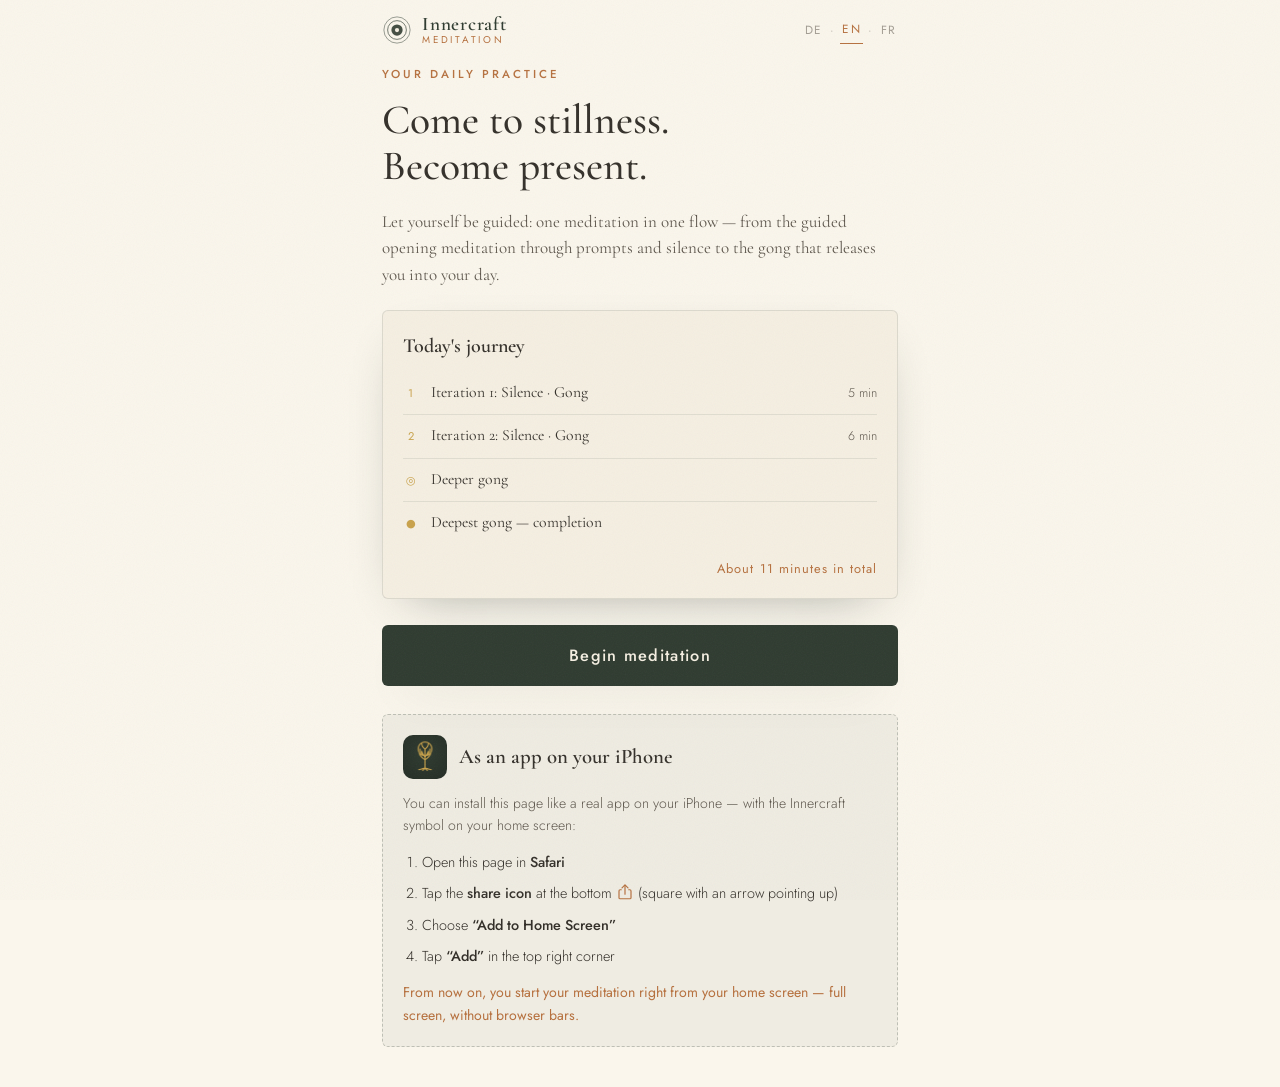
==== app/index.html @ 0b7c895c "Add countdown timers, meaningful step counter, and skip button Timer-Anzeige während der Meditation:" ====
<!DOCTYPE html>
<html lang="de">
<head>
  <meta charset="UTF-8" />
  <meta name="viewport" content="width=device-width, initial-scale=1.0, viewport-fit=cover, user-scalable=no" />
  <title>Innercraft Meditation</title>
  <meta name="description" content="Deine tägliche Meditation mit Innercraft: geführte Eingangs-Meditation, Stille-Iterationen mit Anleitung und Gong, und ein Outro, das dich gerüstet in den Tag schickt." />

  <!-- PWA -->
  <link rel="manifest" href="manifest.webmanifest" />
  <meta name="theme-color" content="#232c24" />
  <meta name="apple-mobile-web-app-capable" content="yes" />
  <meta name="apple-mobile-web-app-status-bar-style" content="black-translucent" />
  <meta name="apple-mobile-web-app-title" content="Meditation" />
  <link rel="apple-touch-icon" href="icons/icon-180.png" />
  <link rel="icon" href="icons/icon-192.png" />

  <link rel="preconnect" href="https://fonts.googleapis.com" />
  <link rel="preconnect" href="https://fonts.gstatic.com" crossorigin />
  <link href="https://fonts.googleapis.com/css2?family=Cormorant+Garamond:ital,wght@0,400;0,500;0,600;1,400&family=Jost:wght@300;400;500&display=swap" rel="stylesheet" />
  <link rel="stylesheet" href="app.css" />
</head>
<body>
  <div class="grain" aria-hidden="true"></div>

  <header class="app-header">
    <div class="brand">
      <svg viewBox="0 0 48 48" width="30" height="30" aria-hidden="true"><use href="#gong-mark"></use></svg>
      <div class="brand-text">
        <span class="brand-name">Innercraft</span>
        <span class="brand-tag" data-i18n="brandTag">Meditation</span>
      </div>
    </div>
    <div class="app-lang-switch" aria-label="Sprache / Language / Langue">
      <a href="#" data-set-lang="de" lang="de">DE</a><span aria-hidden="true">·</span><a href="#" data-set-lang="en" lang="en">EN</a><span aria-hidden="true">·</span><a href="#" data-set-lang="fr" lang="fr">FR</a>
    </div>
  </header>

  <main id="app">

    <!-- ============ HOME ============ -->
    <section class="screen screen-home is-active" id="screen-home">
      <p class="eyebrow" data-i18n="eyebrowHome">Deine tägliche Praxis</p>
      <h1 data-i18n="homeTitle">Komm zur Ruhe.<br />Werde präsent.</h1>

      <p class="lead" data-i18n="homeLead">
        Lass dich führen: eine Meditation in einem Fluss — von der geführten
        Eingangs-Meditation über Impulse und Stille bis zum Gong, der dich in
        deinen Tag entlässt.
      </p>

      <div class="flow-card">
        <h2 data-i18n="flowTitle">Die Reise heute</h2>
        <ol class="flow-list" id="flow-list">
          <li><span class="flow-icon">…</span><span data-i18n="flowLoading">Lade die Journey …</span></li>
        </ol>
        <p class="flow-total" id="flow-total"></p>
      </div>

      <button class="btn btn-primary btn-big" id="btn-start" disabled data-i18n="btnStart">Meditation beginnen</button>

      <!-- Anleitung: als App auf dem iPhone installieren -->
      <div class="install-card" id="install-card">
        <div class="install-head">
          <img src="icons/icon-192.png" alt="" class="install-icon" width="44" height="44" />
          <h2 data-i18n="installTitle">Als App auf dein iPhone</h2>
        </div>
        <p class="install-intro" data-i18n="installIntro">
          Du kannst diese Seite wie eine echte App auf deinem iPhone installieren —
          mit dem Innercraft-Symbol auf dem Home-Bildschirm:
        </p>
        <ol class="install-steps">
          <li data-i18n="installStep1">Öffne diese Seite in <strong>Safari</strong></li>
          <li><span data-i18n="installStep2Pre">Tippe unten auf das <strong>Teilen-Symbol</strong></span>
            <svg class="share-glyph" viewBox="0 0 24 24" width="18" height="18" aria-hidden="true" fill="none" stroke="currentColor" stroke-width="1.6" stroke-linecap="round" stroke-linejoin="round">
              <path d="M12 15 L12 3" />
              <path d="M8 6.5 L12 2.5 L16 6.5" />
              <path d="M7 9 H5.5 A1.5 1.5 0 0 0 4 10.5 V19.5 A1.5 1.5 0 0 0 5.5 21 H18.5 A1.5 1.5 0 0 0 20 19.5 V10.5 A1.5 1.5 0 0 0 18.5 9 H17" />
            </svg>
            <span data-i18n="installStep2Post">(Quadrat mit Pfeil nach oben)</span></li>
          <li data-i18n="installStep3">Wähle <strong>„Zum Home-Bildschirm“</strong></li>
          <li data-i18n="installStep4">Tippe oben rechts auf <strong>„Hinzufügen“</strong></li>
        </ol>
        <p class="install-note" data-i18n="installNote">
          Ab jetzt startest du deine Meditation direkt vom Home-Bildschirm —
          im Vollbild, ohne Browser-Leisten.
        </p>
      </div>
    </section>

    <!-- ============ LAUFENDE MEDITATION ============ -->
    <section class="screen screen-session" id="screen-session">
      <div class="session-scene" aria-hidden="true">
        <div class="session-rings">
          <span></span><span></span><span></span>
        </div>
      </div>

      <p class="eyebrow" id="session-phase-label"></p>
      <h1 class="session-title" id="session-phase-title"></h1>

      <div class="session-timer">
        <svg class="progress-ring" viewBox="0 0 200 200" aria-hidden="true">
          <circle class="ring-bg" cx="100" cy="100" r="88" />
          <circle class="ring-fg" cx="100" cy="100" r="88" id="session-ring" />
        </svg>
        <div class="session-time-wrap">
          <span class="session-time-label" data-i18n="timerTotal">Gesamt</span>
          <div class="session-time" id="session-time">00:00</div>
          <div class="session-time-step">
            <span class="session-time-label" data-i18n="timerStep">Dieser Schritt</span>
            <span id="session-time-step">00:00</span>
          </div>
        </div>
      </div>

      <p class="session-step" id="session-step"></p>

      <div class="session-actions">
        <button class="btn btn-ghost" id="btn-pause" data-i18n="btnPause">Pause</button>
        <button class="btn btn-ghost" id="btn-skip" data-i18n="btnSkip">Überspringen</button>
        <button class="btn btn-ghost btn-danger" id="btn-stop" data-i18n="btnStop">Beenden</button>
      </div>
    </section>

    <!-- ============ ABSCHLUSS ============ -->
    <section class="screen screen-done" id="screen-done">
      <div class="done-mark" aria-hidden="true">
        <svg viewBox="0 0 48 48" width="72" height="72"><use href="#gong-mark"></use></svg>
      </div>
      <p class="eyebrow" data-i18n="eyebrowDone">Meditation abgeschlossen</p>
      <h1 data-i18n="doneTitle">Jetzt bist du präsent<br />und gerüstet für deinen Tag.</h1>
      <p class="lead" data-i18n="doneLead">Wir wünschen dir einen schönen Tag.</p>
      <button class="btn btn-primary" data-goto="screen-home" data-i18n="btnBackHome">Zurück zum Start</button>
    </section>

  </main>

  <!-- Gong-/Klang-Symbol -->
  <svg width="0" height="0" style="position:absolute" aria-hidden="true">
    <defs>
      <g id="gong-mark">
        <circle cx="24" cy="24" r="21" fill="none" stroke="currentColor" stroke-width="1.4" opacity=".55" />
        <circle cx="24" cy="24" r="15" fill="none" stroke="currentColor" stroke-width="1.4" opacity=".75" />
        <circle cx="24" cy="24" r="9" fill="currentColor" opacity=".9" />
        <circle cx="24" cy="24" r="3.4" fill="#f5efe2" />
      </g>
    </defs>
  </svg>

  <script src="i18n.js"></script>
  <script src="journey.js"></script>
  <script src="app.js"></script>
</body>
</html>
---- app/app.css ----
/* ==========================================================================
   Innercraft Meditation — App-Design
   Erdpalette und Typografie der Innercraft-Website
   ========================================================================== */

:root {
  --forest:      #2f3b30;
  --forest-deep: #232c24;
  --moss:        #5b6b4d;
  --sage:        #8a9a7b;
  --clay:        #b6713f;
  --clay-soft:   #c98a5b;
  --gold:        #c9a24b;
  --sand:        #e8dcc6;
  --cream:       #f5efe2;
  --paper:       #faf6ec;
  --ink:         #34302a;
  --ink-soft:    #5d564c;

  --serif: "Cormorant Garamond", Georgia, serif;
  --sans:  "Jost", -apple-system, "Segoe UI", system-ui, sans-serif;

  --shadow-soft: 0 18px 50px -28px rgba(35, 44, 36, .45);
  --radius: 6px;
  --ease: cubic-bezier(.22, .61, .36, 1);

  --safe-top: env(safe-area-inset-top, 0px);
  --safe-bottom: env(safe-area-inset-bottom, 0px);
}

* { margin: 0; padding: 0; box-sizing: border-box; }

html { -webkit-text-size-adjust: 100%; }

body {
  font-family: var(--serif);
  font-size: 17px;
  line-height: 1.55;
  color: var(--ink);
  background: var(--paper);
  min-height: 100vh;
  min-height: 100dvh;
  -webkit-font-smoothing: antialiased;
  overscroll-behavior-y: none;
}

/* ---------- Filmkorn-Textur ---------- */
.grain {
  position: fixed;
  inset: 0;
  pointer-events: none;
  z-index: 999;
  opacity: .05;
  background-image: url("data:image/svg+xml,%3Csvg xmlns='http://www.w3.org/2000/svg' width='160' height='160'%3E%3Cfilter id='n'%3E%3CfeTurbulence type='fractalNoise' baseFrequency='0.9' numOctaves='2'/%3E%3C/filter%3E%3Crect width='160' height='160' filter='url(%23n)' opacity='1'/%3E%3C/svg%3E");
}

/* ---------- Header ---------- */
.app-header {
  padding: calc(var(--safe-top) + 14px) 22px 12px;
  display: flex;
  align-items: center;
  justify-content: space-between;
  max-width: 560px;
  margin: 0 auto;
}

.brand {
  display: flex;
  align-items: center;
  gap: 10px;
  color: var(--forest);
}

.brand-text { display: flex; flex-direction: column; line-height: 1.1; }
.brand-name { font-family: var(--serif); font-size: 1.2rem; font-weight: 600; letter-spacing: .04em; }
.brand-tag  { font-family: var(--sans); font-size: .62rem; letter-spacing: .28em; text-transform: uppercase; color: var(--clay); }

/* Sprachumschalter (DE · EN · FR) */
.app-lang-switch {
  display: flex;
  align-items: center;
  gap: .45em;
  font-family: var(--sans);
  font-size: .74rem;
  letter-spacing: .1em;
  color: var(--ink-soft);
}
.app-lang-switch a {
  color: inherit;
  text-decoration: none;
  opacity: .55;
  padding: 4px 2px;
}
.app-lang-switch a.is-current {
  opacity: 1;
  color: var(--clay);
  border-bottom: 1px solid currentColor;
}
.app-lang-switch span { opacity: .35; }

/* ---------- Screens ---------- */
#app {
  max-width: 560px;
  margin: 0 auto;
  padding: 8px 22px calc(var(--safe-bottom) + 40px);
}

.screen { display: none; animation: fade-in .45s var(--ease); }
.screen.is-active { display: block; }

@keyframes fade-in {
  from { opacity: 0; transform: translateY(10px); }
  to   { opacity: 1; transform: none; }
}

.hidden { display: none !important; }

/* ---------- Typografie ---------- */
h1 {
  font-family: var(--serif);
  font-weight: 500;
  font-size: clamp(1.9rem, 7vw, 2.6rem);
  line-height: 1.12;
  margin-bottom: 1.2rem;
}

h2 {
  font-family: var(--serif);
  font-weight: 600;
  font-size: 1.25rem;
  margin-bottom: .6rem;
}

.eyebrow {
  font-family: var(--sans);
  font-size: .72rem;
  font-weight: 500;
  letter-spacing: .26em;
  text-transform: uppercase;
  color: var(--clay);
  margin-bottom: .8rem;
}

.lead { color: var(--ink-soft); margin-bottom: 1.4rem; }

.hint {
  font-family: var(--sans);
  font-size: .82rem;
  font-weight: 300;
  color: var(--ink-soft);
  margin-bottom: .8rem;
}

code {
  font-size: .85em;
  background: var(--sand);
  padding: .1em .35em;
  border-radius: 3px;
}

/* ---------- Buttons ---------- */
.btn {
  font-family: var(--sans);
  font-size: .92rem;
  font-weight: 500;
  letter-spacing: .08em;
  padding: 14px 26px;
  border-radius: var(--radius);
  border: 1px solid transparent;
  cursor: pointer;
  transition: all .25s var(--ease);
  -webkit-tap-highlight-color: transparent;
}

.btn-primary {
  background: var(--forest);
  color: var(--cream);
  box-shadow: var(--shadow-soft);
}
.btn-primary:active { transform: scale(.98); background: var(--forest-deep); }

.btn-ghost {
  background: transparent;
  color: var(--forest);
  border-color: rgba(47, 59, 48, .35);
}
.btn-ghost:active { background: rgba(47, 59, 48, .07); }

.btn-danger { color: var(--clay); border-color: rgba(182, 113, 63, .4); }

.btn-big {
  display: block;
  width: 100%;
  font-size: 1.02rem;
  padding: 18px;
  margin: 1.6rem 0 1rem;
}

.btn-back {
  font-family: var(--sans);
  font-size: .85rem;
  letter-spacing: .06em;
  background: none;
  border: none;
  color: var(--clay);
  padding: 8px 0;
  margin-bottom: .8rem;
  cursor: pointer;
}

.home-nav { display: flex; gap: 10px; }
.home-nav .btn { flex: 1; padding: 13px 10px; font-size: .82rem; }

/* ---------- Karten ---------- */
.card, .flow-card {
  background: var(--cream);
  border: 1px solid rgba(47, 59, 48, .12);
  border-radius: var(--radius);
  padding: 20px;
  margin-bottom: 16px;
  box-shadow: var(--shadow-soft);
}

/* ---------- Ablauf-Liste (Home) ---------- */
.flow-list {
  list-style: none;
  counter-reset: flow;
}

.flow-list li {
  display: flex;
  align-items: baseline;
  gap: 12px;
  padding: 9px 0;
  border-bottom: 1px solid rgba(47, 59, 48, .1);
  font-size: .98rem;
}
.flow-list li:last-child { border-bottom: none; }

.flow-list .flow-icon {
  font-family: var(--sans);
  font-size: .7rem;
  color: var(--gold);
  min-width: 1.4em;
  text-align: center;
}

.flow-list .flow-duration {
  margin-left: auto;
  font-family: var(--sans);
  font-size: .78rem;
  font-weight: 300;
  color: var(--ink-soft);
  white-space: nowrap;
}

.flow-total {
  margin-top: .9rem;
  font-family: var(--sans);
  font-size: .8rem;
  letter-spacing: .08em;
  color: var(--clay);
  text-align: right;
}

/* ---------- Anleitung: als App installieren (Home, unten) ---------- */
.install-card {
  margin-top: 28px;
  padding: 20px;
  background: rgba(47, 59, 48, .05);
  border: 1px dashed rgba(47, 59, 48, .25);
  border-radius: var(--radius);
}

/* Läuft die Seite bereits als installierte App, ist die Anleitung überflüssig */
@media (display-mode: standalone) {
  .install-card { display: none; }
}

.install-head {
  display: flex;
  align-items: center;
  gap: 12px;
  margin-bottom: .8rem;
}

.install-head h2 {
  font-size: 1.3rem;
  margin-bottom: 0;
}

.install-icon {
  border-radius: 10px;
  box-shadow: var(--shadow-soft);
}

.install-intro,
.install-note {
  font-family: var(--sans);
  font-size: .88rem;
  font-weight: 300;
  color: var(--ink-soft);
  line-height: 1.6;
}

.install-steps {
  margin: 14px 0 14px 1.3em;
  display: grid;
  gap: 9px;
  font-family: var(--sans);
  font-size: .9rem;
  font-weight: 300;
  color: var(--ink);
  line-height: 1.55;
}

.install-steps strong { font-weight: 500; }

.share-glyph {
  display: inline-block;
  vertical-align: -3px;
  color: var(--clay);
}

.install-note { color: var(--clay); font-weight: 400; }

/* ---------- Hinweise ---------- */
.notice {
  font-family: var(--sans);
  font-size: .85rem;
  font-weight: 300;
  line-height: 1.5;
  border-radius: var(--radius);
  padding: 14px 16px;
  margin-bottom: 14px;
}

.notice-warn {
  background: rgba(201, 162, 75, .14);
  border: 1px solid rgba(201, 162, 75, .4);
  color: var(--ink);
}

.notice:not(.notice-warn) {
  background: rgba(91, 107, 77, .12);
  border: 1px solid rgba(91, 107, 77, .35);
  color: var(--ink);
}

/* ---------- Autoren-Modus ---------- */
.journey-lang-tabs {
  display: flex;
  gap: 8px;
  margin: 18px 0 8px;
}

.journey-lang-tab {
  flex: 1;
  font-family: var(--sans);
  font-size: .88rem;
  padding: 12px 8px;
  background: var(--cream);
  border: 1px solid rgba(47, 59, 48, .2);
  border-radius: var(--radius);
  color: var(--ink-soft);
  cursor: pointer;
  transition: all .2s var(--ease);
}

.journey-lang-tab.is-active {
  background: var(--forest);
  border-color: var(--forest);
  color: var(--cream);
  font-weight: 500;
}

.journey-lang-hint {
  margin-bottom: 20px;
}

.card-head {
  display: flex;
  align-items: center;
  justify-content: space-between;
  gap: 12px;
  margin-bottom: .4rem;
}
.card-head h2 { margin-bottom: 0; }

/* Checkbox-Schalter (z. B. Eingangs-Meditation an/aus) */
.check-toggle {
  display: flex;
  align-items: center;
  gap: 8px;
  font-family: var(--sans);
  font-size: .85rem;
  color: var(--ink-soft);
  cursor: pointer;
  user-select: none;
}

.check-toggle input {
  appearance: none;
  width: 22px;
  height: 22px;
  border: 1.5px solid rgba(47, 59, 48, .4);
  border-radius: 6px;
  background: var(--paper);
  cursor: pointer;
  display: grid;
  place-items: center;
  transition: all .2s var(--ease);
}

.check-toggle input:checked {
  background: var(--forest);
  border-color: var(--forest);
}

.check-toggle input:checked::after {
  content: "✓";
  color: var(--cream);
  font-size: 14px;
  font-weight: 600;
  line-height: 1;
}

.check-toggle:has(input:checked) { color: var(--ink); }

.intro-disabled-hint { padding-top: 4px; }

.card-remove { color: var(--ink-soft); }
.card-remove:disabled { opacity: .3; pointer-events: none; }

.author-recording {
  padding: 12px 0;
  border-bottom: 1px solid rgba(47, 59, 48, .1);
}

.author-recording .recording-hint {
  font-family: var(--sans);
  font-size: .8rem;
  font-weight: 300;
  color: var(--ink-soft);
  margin-bottom: 10px;
}

.card-publish { margin-top: 28px; }

.card-publish .btn-big { margin: 1rem 0 .6rem; }
.card-publish .btn-ghost { width: 100%; }

.publish-setup {
  font-family: var(--sans);
  font-size: .85rem;
  margin: 10px 0;
}

.publish-setup summary {
  cursor: pointer;
  color: var(--clay);
  font-weight: 500;
  padding: 6px 0;
}

.setup-steps {
  margin: 10px 0 14px 1.2em;
  display: grid;
  gap: 6px;
  font-weight: 300;
  line-height: 1.5;
}

.setup-steps a { color: var(--clay); }

#github-token {
  width: 100%;
  font-family: var(--sans);
  font-size: .9rem;
  padding: 12px 14px;
  border: 1px solid rgba(47, 59, 48, .3);
  border-radius: var(--radius);
  background: var(--paper);
  color: var(--ink);
}

.publish-status {
  font-family: var(--sans);
  font-size: .85rem;
  min-height: 1.4em;
  margin-top: .6rem;
  color: var(--ink-soft);
}
.publish-status.is-success { color: var(--moss); }
.publish-status.is-error { color: var(--clay); }

/* ---------- Einstellungen ---------- */
.row {
  display: flex;
  align-items: center;
  justify-content: space-between;
  gap: 14px;
  padding: 10px 0;
  font-size: .98rem;
}

.row-toggle { cursor: pointer; }
.row-toggle input { display: none; }

.toggle {
  flex: none;
  width: 48px;
  height: 28px;
  border-radius: 14px;
  background: rgba(47, 59, 48, .25);
  position: relative;
  transition: background .25s var(--ease);
}
.toggle::after {
  content: "";
  position: absolute;
  top: 3px; left: 3px;
  width: 22px; height: 22px;
  border-radius: 50%;
  background: var(--paper);
  transition: transform .25s var(--ease);
}
.row-toggle input:checked + .toggle { background: var(--moss); }
.row-toggle input:checked + .toggle::after { transform: translateX(20px); }

.stepper {
  display: flex;
  align-items: center;
  gap: 4px;
}

.stepper-btn {
  width: 40px; height: 40px;
  border-radius: 50%;
  border: 1px solid rgba(47, 59, 48, .3);
  background: transparent;
  color: var(--forest);
  font-size: 1.3rem;
  line-height: 1;
  cursor: pointer;
  -webkit-tap-highlight-color: transparent;
}
.stepper-btn:active { background: rgba(47, 59, 48, .08); }

.stepper-value {
  font-family: var(--sans);
  font-size: 1.15rem;
  min-width: 2em;
  text-align: center;
}

.duration-input {
  display: flex;
  align-items: center;
  gap: 8px;
}

.duration-input input {
  font-family: var(--sans);
  font-size: 1.05rem;
  width: 64px;
  padding: 9px 10px;
  text-align: center;
  border: 1px solid rgba(47, 59, 48, .3);
  border-radius: var(--radius);
  background: var(--paper);
  color: var(--ink);
}

.duration-input .unit {
  font-family: var(--sans);
  font-size: .82rem;
  color: var(--ink-soft);
}

/* ---------- Aufnahmen ---------- */
.recording-item {
  background: var(--cream);
  border: 1px solid rgba(47, 59, 48, .12);
  border-radius: var(--radius);
  padding: 16px 18px;
  margin-bottom: 12px;
  box-shadow: var(--shadow-soft);
}

.recording-item h3 {
  font-family: var(--serif);
  font-weight: 600;
  font-size: 1.08rem;
  margin-bottom: 2px;
}

.recording-item .recording-hint {
  font-family: var(--sans);
  font-size: .78rem;
  font-weight: 300;
  color: var(--ink-soft);
  margin-bottom: 12px;
}

.recording-controls {
  display: flex;
  flex-wrap: wrap;
  align-items: center;
  gap: 10px;
}

.rec-btn {
  font-family: var(--sans);
  font-size: .82rem;
  font-weight: 500;
  letter-spacing: .04em;
  padding: 10px 16px;
  border-radius: var(--radius);
  border: 1px solid rgba(47, 59, 48, .3);
  background: transparent;
  color: var(--forest);
  cursor: pointer;
  -webkit-tap-highlight-color: transparent;
}

.rec-btn-record { border-color: rgba(182, 113, 63, .5); color: var(--clay); }
.rec-btn-record.is-recording {
  background: var(--clay);
  color: var(--cream);
  animation: rec-pulse 1.4s ease-in-out infinite;
}

@keyframes rec-pulse {
  0%, 100% { box-shadow: 0 0 0 0 rgba(182, 113, 63, .4); }
  50%      { box-shadow: 0 0 0 9px rgba(182, 113, 63, 0); }
}

.rec-btn:disabled { opacity: .35; pointer-events: none; }

.rec-status {
  flex-basis: 100%;
  font-family: var(--sans);
  font-size: .78rem;
  color: var(--moss);
}
.rec-status.empty { color: var(--clay); }

/* ---------- Laufende Meditation ---------- */
.screen-session {
  text-align: center;
  padding-top: 4vh;
}

.session-scene { position: relative; height: 0; }

.session-rings {
  position: fixed;
  inset: 0;
  pointer-events: none;
  display: flex;
  align-items: center;
  justify-content: center;
  z-index: -1;
}

.session-rings span {
  position: absolute;
  border: 1px solid rgba(201, 162, 75, .25);
  border-radius: 50%;
  width: 70vmin; height: 70vmin;
  animation: ring-breathe 9s ease-in-out infinite;
}
.session-rings span:nth-child(2) { width: 88vmin; height: 88vmin; animation-delay: -3s; }
.session-rings span:nth-child(3) { width: 106vmin; height: 106vmin; animation-delay: -6s; }

@keyframes ring-breathe {
  0%, 100% { transform: scale(1); opacity: .5; }
  50%      { transform: scale(1.06); opacity: 1; }
}

.session-title { margin-bottom: 2rem; }

.session-timer {
  position: relative;
  width: min(64vw, 280px);
  margin: 0 auto 1.6rem;
}

.progress-ring { width: 100%; transform: rotate(-90deg); }

.ring-bg, .ring-fg {
  fill: none;
  stroke-width: 4;
}
.ring-bg { stroke: rgba(47, 59, 48, .14); }
.ring-fg {
  stroke: var(--gold);
  stroke-linecap: round;
  stroke-dasharray: 553; /* 2 * PI * 88 */
  stroke-dashoffset: 553;
  transition: stroke-dashoffset 1s linear;
}

/* Zwei Countdown-Werte im Ring: Gesamt (groß) + aktueller Schritt (klein) */
.session-time-wrap {
  position: absolute;
  inset: 0;
  display: flex;
  flex-direction: column;
  align-items: center;
  justify-content: center;
  gap: 2px;
}

.session-time-label {
  font-family: var(--sans);
  font-size: .58rem;
  font-weight: 400;
  letter-spacing: .22em;
  text-transform: uppercase;
  color: var(--clay);
}

.session-time {
  font-family: var(--sans);
  font-weight: 300;
  font-size: clamp(1.8rem, 10vw, 2.7rem);
  letter-spacing: .04em;
  line-height: 1.1;
  color: var(--forest);
  font-variant-numeric: tabular-nums;
}

.session-time-step {
  display: flex;
  flex-direction: column;
  align-items: center;
  gap: 2px;
  margin-top: 10px;
  padding-top: 10px;
  border-top: 1px solid rgba(47, 59, 48, .14);
  min-width: 40%;
}

.session-time-step span:last-child {
  font-family: var(--sans);
  font-weight: 300;
  font-size: 1.15rem;
  letter-spacing: .04em;
  color: var(--ink-soft);
  font-variant-numeric: tabular-nums;
}

.session-step {
  font-family: var(--sans);
  font-size: .82rem;
  letter-spacing: .12em;
  text-transform: uppercase;
  color: var(--ink-soft);
  margin-bottom: 2.2rem;
}

.session-actions {
  display: flex;
  justify-content: center;
  gap: 10px;
  flex-wrap: wrap;
}

.session-actions .btn { padding: 13px 18px; font-size: .82rem; }

/* ---------- Abschluss ---------- */
.screen-done {
  text-align: center;
  padding-top: 8vh;
}

.done-mark {
  color: var(--gold);
  margin-bottom: 1.6rem;
  animation: fade-in 1.2s var(--ease);
}

.screen-done .btn { margin-top: 1.8rem; }
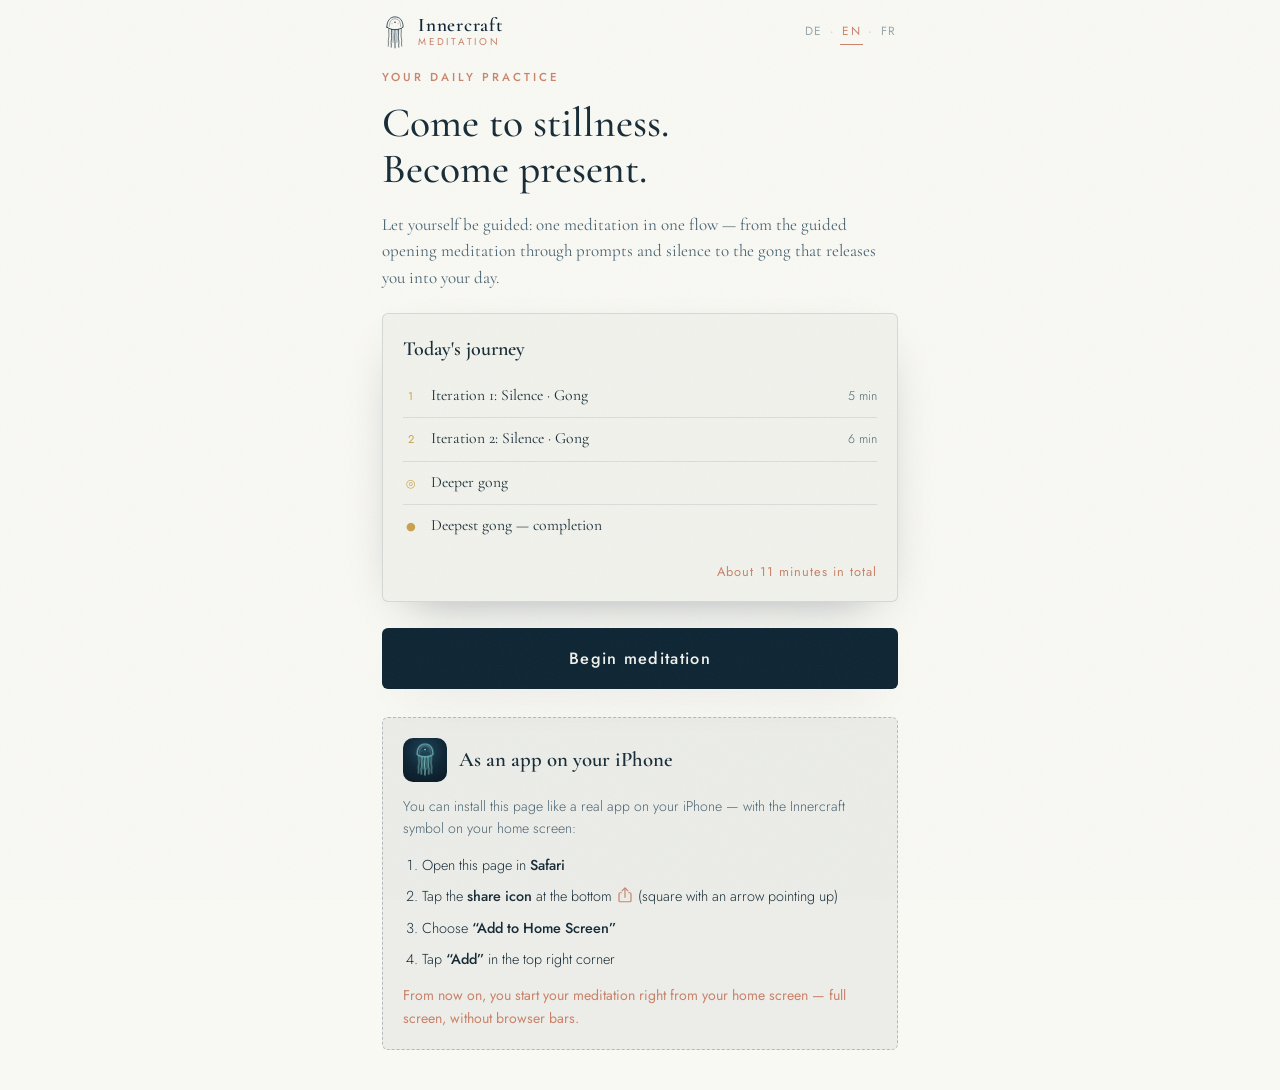
==== commit 62d61ea4: "Rebrand to "Die Qualle": deep water design with jellyfish logo Komplettes visuelles Rebranding nach " ====
--- a/app/index.html
+++ b/app/index.html
@@ -8,7 +8,7 @@
 
   <!-- PWA -->
   <link rel="manifest" href="manifest.webmanifest" />
-  <meta name="theme-color" content="#232c24" />
+  <meta name="theme-color" content="#081623" />
   <meta name="apple-mobile-web-app-capable" content="yes" />
   <meta name="apple-mobile-web-app-status-bar-style" content="black-translucent" />
   <meta name="apple-mobile-web-app-title" content="Meditation" />
@@ -25,7 +25,7 @@
 
   <header class="app-header">
     <div class="brand">
-      <svg viewBox="0 0 48 48" width="30" height="30" aria-hidden="true"><use href="#gong-mark"></use></svg>
+      <svg viewBox="0 0 48 64" width="26" height="35" aria-hidden="true"><use href="#jellyfish"></use></svg>
       <div class="brand-text">
         <span class="brand-name">Innercraft</span>
         <span class="brand-tag" data-i18n="brandTag">Meditation</span>
@@ -94,6 +94,7 @@
         <div class="session-rings">
           <span></span><span></span><span></span>
         </div>
+        <svg class="session-jellyfish" viewBox="0 0 48 64"><use href="#jellyfish"></use></svg>
       </div>
 
       <p class="eyebrow" id="session-phase-label"></p>
@@ -126,7 +127,7 @@
     <!-- ============ ABSCHLUSS ============ -->
     <section class="screen screen-done" id="screen-done">
       <div class="done-mark" aria-hidden="true">
-        <svg viewBox="0 0 48 48" width="72" height="72"><use href="#gong-mark"></use></svg>
+        <svg viewBox="0 0 48 64" width="66" height="88"><use href="#jellyfish"></use></svg>
       </div>
       <p class="eyebrow" data-i18n="eyebrowDone">Meditation abgeschlossen</p>
       <h1 data-i18n="doneTitle">Jetzt bist du präsent<br />und gerüstet für deinen Tag.</h1>
@@ -136,9 +137,25 @@
 
   </main>
 
-  <!-- Gong-/Klang-Symbol -->
+  <!-- Qualle (Logo) & Gong-Symbol -->
   <svg width="0" height="0" style="position:absolute" aria-hidden="true">
     <defs>
+      <symbol id="jellyfish" viewBox="0 0 48 64">
+        <g fill="none" stroke="currentColor" stroke-width="1.4" stroke-linecap="round" stroke-linejoin="round">
+          <path d="M9 24 C9 11.5 15.5 5 24 5 C32.5 5 39 11.5 39 24 C34 27.5 29 28.5 24 28.5 C19 28.5 14 27.5 9 24 Z" />
+          <path d="M13.5 22.5 C13.5 13 18 8.5 24 8.5 C30 8.5 34.5 13 34.5 22.5" opacity=".45" />
+          <path d="M20 28.5 C19.5 34 21.5 38 20.5 43 C20 46 21 49 20.5 52" opacity=".55" />
+          <path d="M28 28.5 C28.5 34 26.5 38 27.5 43 C28 46 27 49 27.5 52" opacity=".55" />
+          <path d="M12.5 26.5 C11.5 33 14 39 12 45.5 C10.8 49.5 13 54 11.5 59" opacity=".75" />
+          <path d="M17.5 28 C16.5 35.5 19 42.5 17 49.5 C16.2 52.8 18 56.5 17 61" opacity=".9" />
+          <path d="M24 28.5 C24 36.5 23 44 24 51 C24.4 54.5 23.6 58.5 24 62.5" />
+          <path d="M30.5 28 C31.5 35.5 29 42.5 31 49.5 C31.8 52.8 30 56.5 31 61" opacity=".9" />
+          <path d="M35.5 26.5 C36.5 33 34 39 36 45.5 C37.2 49.5 35 54 36.5 59" opacity=".75" />
+          <circle cx="24" cy="15" r="1.4" fill="currentColor" stroke="none" opacity=".95" />
+          <circle cx="18.5" cy="17.5" r=".9" fill="currentColor" stroke="none" opacity=".55" />
+          <circle cx="29.5" cy="17.5" r=".9" fill="currentColor" stroke="none" opacity=".55" />
+        </g>
+      </symbol>
       <g id="gong-mark">
         <circle cx="24" cy="24" r="21" fill="none" stroke="currentColor" stroke-width="1.4" opacity=".55" />
         <circle cx="24" cy="24" r="15" fill="none" stroke="currentColor" stroke-width="1.4" opacity=".75" />
--- a/app/app.css
+++ b/app/app.css
@@ -1,26 +1,28 @@
 /* ==========================================================================
    Innercraft Meditation — App-Design
-   Erdpalette und Typografie der Innercraft-Website
+   Tiefwasser-Palette und Typografie der Innercraft-Website („Die Qualle")
    ========================================================================== */
 
 :root {
-  --forest:      #2f3b30;
-  --forest-deep: #232c24;
-  --moss:        #5b6b4d;
-  --sage:        #8a9a7b;
-  --clay:        #b6713f;
-  --clay-soft:   #c98a5b;
-  --gold:        #c9a24b;
-  --sand:        #e8dcc6;
-  --cream:       #f5efe2;
-  --paper:       #faf6ec;
-  --ink:         #34302a;
-  --ink-soft:    #5d564c;
+  /* Tiefwasser-Palette (passend zur Website) */
+  --forest:      #0d2433;   /* tiefes Wasser */
+  --forest-deep: #081623;   /* Abgrund */
+  --moss:        #1d4459;   /* mittleres Wasser */
+  --sage:        #4f7d92;   /* flaches Wasser */
+  --clay:        #c9836a;   /* warme Koralle */
+  --clay-soft:   #d9a08b;
+  --gold:        #c9a24b;   /* Lichtstrahl */
+  --biolume:     #8fe0d8;   /* Biolumineszenz */
+  --sand:        #e2e4dc;
+  --cream:       #f1f2ec;
+  --paper:       #f9f9f4;
+  --ink:         #162b36;
+  --ink-soft:    #486270;
 
   --serif: "Cormorant Garamond", Georgia, serif;
   --sans:  "Jost", -apple-system, "Segoe UI", system-ui, sans-serif;
 
-  --shadow-soft: 0 18px 50px -28px rgba(35, 44, 36, .45);
+  --shadow-soft: 0 18px 50px -28px rgba(8, 22, 35, .45);
   --radius: 6px;
   --ease: cubic-bezier(.22, .61, .36, 1);
 
@@ -182,9 +184,9 @@
 .btn-ghost {
   background: transparent;
   color: var(--forest);
-  border-color: rgba(47, 59, 48, .35);
-}
-.btn-ghost:active { background: rgba(47, 59, 48, .07); }
+  border-color: rgba(13, 36, 51, .35);
+}
+.btn-ghost:active { background: rgba(13, 36, 51, .07); }
 
 .btn-danger { color: var(--clay); border-color: rgba(182, 113, 63, .4); }
 
@@ -214,7 +216,7 @@
 /* ---------- Karten ---------- */
 .card, .flow-card {
   background: var(--cream);
-  border: 1px solid rgba(47, 59, 48, .12);
+  border: 1px solid rgba(13, 36, 51, .12);
   border-radius: var(--radius);
   padding: 20px;
   margin-bottom: 16px;
@@ -232,7 +234,7 @@
   align-items: baseline;
   gap: 12px;
   padding: 9px 0;
-  border-bottom: 1px solid rgba(47, 59, 48, .1);
+  border-bottom: 1px solid rgba(13, 36, 51, .1);
   font-size: .98rem;
 }
 .flow-list li:last-child { border-bottom: none; }
@@ -267,8 +269,8 @@
 .install-card {
   margin-top: 28px;
   padding: 20px;
-  background: rgba(47, 59, 48, .05);
-  border: 1px dashed rgba(47, 59, 48, .25);
+  background: rgba(13, 36, 51, .05);
+  border: 1px dashed rgba(13, 36, 51, .25);
   border-radius: var(--radius);
 }
 
@@ -342,8 +344,8 @@
 }
 
 .notice:not(.notice-warn) {
-  background: rgba(91, 107, 77, .12);
-  border: 1px solid rgba(91, 107, 77, .35);
+  background: rgba(29, 68, 89, .12);
+  border: 1px solid rgba(29, 68, 89, .35);
   color: var(--ink);
 }
 
@@ -360,7 +362,7 @@
   font-size: .88rem;
   padding: 12px 8px;
   background: var(--cream);
-  border: 1px solid rgba(47, 59, 48, .2);
+  border: 1px solid rgba(13, 36, 51, .2);
   border-radius: var(--radius);
   color: var(--ink-soft);
   cursor: pointer;
@@ -403,7 +405,7 @@
   appearance: none;
   width: 22px;
   height: 22px;
-  border: 1.5px solid rgba(47, 59, 48, .4);
+  border: 1.5px solid rgba(13, 36, 51, .4);
   border-radius: 6px;
   background: var(--paper);
   cursor: pointer;
@@ -434,7 +436,7 @@
 
 .author-recording {
   padding: 12px 0;
-  border-bottom: 1px solid rgba(47, 59, 48, .1);
+  border-bottom: 1px solid rgba(13, 36, 51, .1);
 }
 
 .author-recording .recording-hint {
@@ -478,7 +480,7 @@
   font-family: var(--sans);
   font-size: .9rem;
   padding: 12px 14px;
-  border: 1px solid rgba(47, 59, 48, .3);
+  border: 1px solid rgba(13, 36, 51, .3);
   border-radius: var(--radius);
   background: var(--paper);
   color: var(--ink);
@@ -512,7 +514,7 @@
   width: 48px;
   height: 28px;
   border-radius: 14px;
-  background: rgba(47, 59, 48, .25);
+  background: rgba(13, 36, 51, .25);
   position: relative;
   transition: background .25s var(--ease);
 }
@@ -537,7 +539,7 @@
 .stepper-btn {
   width: 40px; height: 40px;
   border-radius: 50%;
-  border: 1px solid rgba(47, 59, 48, .3);
+  border: 1px solid rgba(13, 36, 51, .3);
   background: transparent;
   color: var(--forest);
   font-size: 1.3rem;
@@ -545,7 +547,7 @@
   cursor: pointer;
   -webkit-tap-highlight-color: transparent;
 }
-.stepper-btn:active { background: rgba(47, 59, 48, .08); }
+.stepper-btn:active { background: rgba(13, 36, 51, .08); }
 
 .stepper-value {
   font-family: var(--sans);
@@ -566,7 +568,7 @@
   width: 64px;
   padding: 9px 10px;
   text-align: center;
-  border: 1px solid rgba(47, 59, 48, .3);
+  border: 1px solid rgba(13, 36, 51, .3);
   border-radius: var(--radius);
   background: var(--paper);
   color: var(--ink);
@@ -581,7 +583,7 @@
 /* ---------- Aufnahmen ---------- */
 .recording-item {
   background: var(--cream);
-  border: 1px solid rgba(47, 59, 48, .12);
+  border: 1px solid rgba(13, 36, 51, .12);
   border-radius: var(--radius);
   padding: 16px 18px;
   margin-bottom: 12px;
@@ -617,7 +619,7 @@
   letter-spacing: .04em;
   padding: 10px 16px;
   border-radius: var(--radius);
-  border: 1px solid rgba(47, 59, 48, .3);
+  border: 1px solid rgba(13, 36, 51, .3);
   background: transparent;
   color: var(--forest);
   cursor: pointer;
@@ -666,7 +668,7 @@
 
 .session-rings span {
   position: absolute;
-  border: 1px solid rgba(201, 162, 75, .25);
+  border: 1px solid rgba(143, 224, 216, .28);
   border-radius: 50%;
   width: 70vmin; height: 70vmin;
   animation: ring-breathe 9s ease-in-out infinite;
@@ -677,6 +679,34 @@
 @keyframes ring-breathe {
   0%, 100% { transform: scale(1); opacity: .5; }
   50%      { transform: scale(1.06); opacity: 1; }
+}
+
+/* Die Qualle begleitet die Meditation — sie pulsiert im Atemrhythmus */
+.session-jellyfish {
+  position: fixed;
+  right: 7%;
+  top: 11%;
+  width: clamp(70px, 18vw, 110px);
+  color: var(--biolume);
+  opacity: .4;
+  filter: drop-shadow(0 0 22px rgba(143, 224, 216, .35));
+  z-index: -1;
+  pointer-events: none;
+  animation: jelly-drift 26s ease-in-out infinite;
+}
+.session-jellyfish use {
+  animation: jelly-pulse 7s ease-in-out infinite;
+  transform-origin: 50% 28%;
+}
+@keyframes jelly-drift {
+  0%   { transform: translateY(0) rotate(-4deg); }
+  50%  { transform: translateY(-26px) rotate(3deg); }
+  100% { transform: translateY(0) rotate(-4deg); }
+}
+@keyframes jelly-pulse {
+  0%, 100% { transform: scale(1, 1); }
+  40%      { transform: scale(1.06, .95) translateY(-2px); }
+  70%      { transform: scale(.96, 1.04) translateY(1px); }
 }
 
 .session-title { margin-bottom: 2rem; }
@@ -693,7 +723,7 @@
   fill: none;
   stroke-width: 4;
 }
-.ring-bg { stroke: rgba(47, 59, 48, .14); }
+.ring-bg { stroke: rgba(13, 36, 51, .14); }
 .ring-fg {
   stroke: var(--gold);
   stroke-linecap: round;
@@ -739,7 +769,7 @@
   gap: 2px;
   margin-top: 10px;
   padding-top: 10px;
-  border-top: 1px solid rgba(47, 59, 48, .14);
+  border-top: 1px solid rgba(13, 36, 51, .14);
   min-width: 40%;
 }
 
@@ -776,6 +806,13 @@
   padding-top: 8vh;
 }
 
+.done-mark svg {
+  color: var(--biolume);
+  filter: drop-shadow(0 0 24px rgba(143, 224, 216, .4));
+  margin: 0 auto;
+}
+.done-mark svg use { animation: jelly-pulse 7s ease-in-out infinite; transform-origin: 50% 28%; }
+
 .done-mark {
   color: var(--gold);
   margin-bottom: 1.6rem;
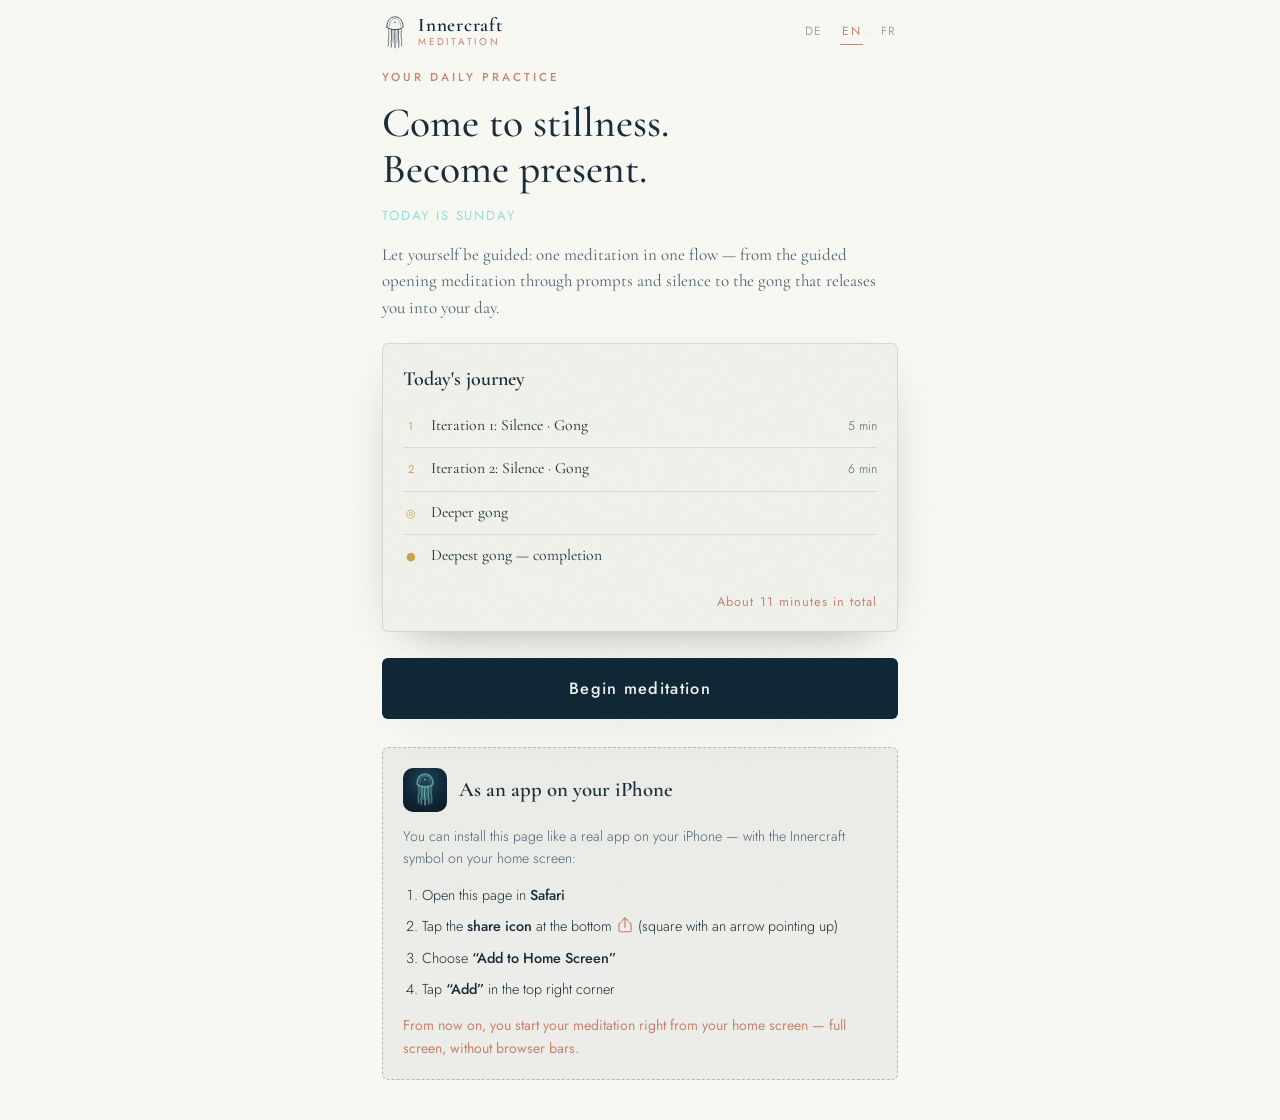
==== commit 6b87e357: "Add custom step titles and 7 daily journeys (one per weekday) Eigene Überschriften: - Im Autoren-Mod" ====
--- a/app/index.html
+++ b/app/index.html
@@ -42,6 +42,7 @@
     <section class="screen screen-home is-active" id="screen-home">
       <p class="eyebrow" data-i18n="eyebrowHome">Deine tägliche Praxis</p>
       <h1 data-i18n="homeTitle">Komm zur Ruhe.<br />Werde präsent.</h1>
+      <p class="day-badge" id="day-badge"></p>
 
       <p class="lead" data-i18n="homeLead">
         Lass dich führen: eine Meditation in einem Fluss — von der geführten
--- a/app/app.css
+++ b/app/app.css
@@ -145,6 +145,17 @@
 
 .lead { color: var(--ink-soft); margin-bottom: 1.4rem; }
 
+/* Tages-Badge (z. B. „Heute ist Mittwoch") */
+.day-badge {
+  font-family: var(--sans);
+  font-size: .82rem;
+  letter-spacing: .14em;
+  text-transform: uppercase;
+  color: var(--biolume);
+  margin: -.4rem 0 1rem;
+}
+.day-badge:empty { display: none; }
+
 .hint {
   font-family: var(--sans);
   font-size: .82rem;
@@ -377,7 +388,106 @@
 }
 
 .journey-lang-hint {
-  margin-bottom: 20px;
+  margin-bottom: 18px;
+}
+
+/* Wochen-Matrix (7 Tage) */
+.week-card {
+  background: var(--cream);
+  border: 1px solid rgba(13, 36, 51, .12);
+  border-radius: var(--radius);
+  padding: 18px;
+  margin-bottom: 22px;
+  box-shadow: var(--shadow-soft);
+}
+.week-head {
+  display: flex;
+  align-items: baseline;
+  justify-content: space-between;
+  margin-bottom: 14px;
+}
+.week-head h2 { margin-bottom: 0; }
+.current-day {
+  font-family: var(--sans);
+  font-size: .82rem;
+  letter-spacing: .04em;
+  color: var(--clay);
+}
+.week-matrix {
+  display: grid;
+  grid-template-columns: repeat(7, 1fr);
+  gap: 6px;
+}
+.day-cell {
+  display: flex;
+  flex-direction: column;
+  align-items: center;
+  gap: 6px;
+  padding: 10px 2px 8px;
+  background: var(--paper);
+  border: 1px solid rgba(13, 36, 51, .15);
+  border-radius: 8px;
+  cursor: pointer;
+  transition: all .2s var(--ease);
+}
+.day-cell-name {
+  font-family: var(--sans);
+  font-size: .8rem;
+  font-weight: 500;
+  color: var(--ink-soft);
+}
+.day-cell.is-active {
+  background: var(--forest);
+  border-color: var(--forest);
+}
+.day-cell.is-active .day-cell-name { color: var(--cream); }
+.day-cell.is-today { border-color: var(--biolume); border-width: 2px; }
+
+.day-cell-dot, .dot-mini {
+  width: 7px; height: 7px; border-radius: 50%;
+  display: inline-block;
+}
+.dot-published { background: var(--biolume); }
+.dot-draft     { background: var(--clay); }
+.dot-empty     { background: transparent; border: 1px solid rgba(13, 36, 51, .3); }
+.is-active .dot-empty { border-color: rgba(241, 242, 236, .4); }
+
+.week-hint { margin-top: 14px; margin-bottom: 0; }
+.dot-legend {
+  display: inline-flex;
+  flex-wrap: wrap;
+  align-items: center;
+  gap: 6px 14px;
+  margin-top: 8px;
+}
+.dot-legend .dot-mini { margin-right: 3px; vertical-align: middle; }
+
+/* Titel-Eingabefeld (eigene Überschriften) */
+.title-field {
+  margin: 4px 0 14px;
+}
+.title-field label {
+  display: block;
+  font-family: var(--sans);
+  font-size: .72rem;
+  letter-spacing: .12em;
+  text-transform: uppercase;
+  color: var(--ink-soft);
+  margin-bottom: 6px;
+}
+.title-field input {
+  width: 100%;
+  font-family: var(--serif);
+  font-size: 1.1rem;
+  padding: 10px 12px;
+  border: 1px solid rgba(13, 36, 51, .25);
+  border-radius: var(--radius);
+  background: var(--paper);
+  color: var(--ink);
+}
+.title-field input:focus {
+  outline: none;
+  border-color: var(--clay);
 }
 
 .card-head {
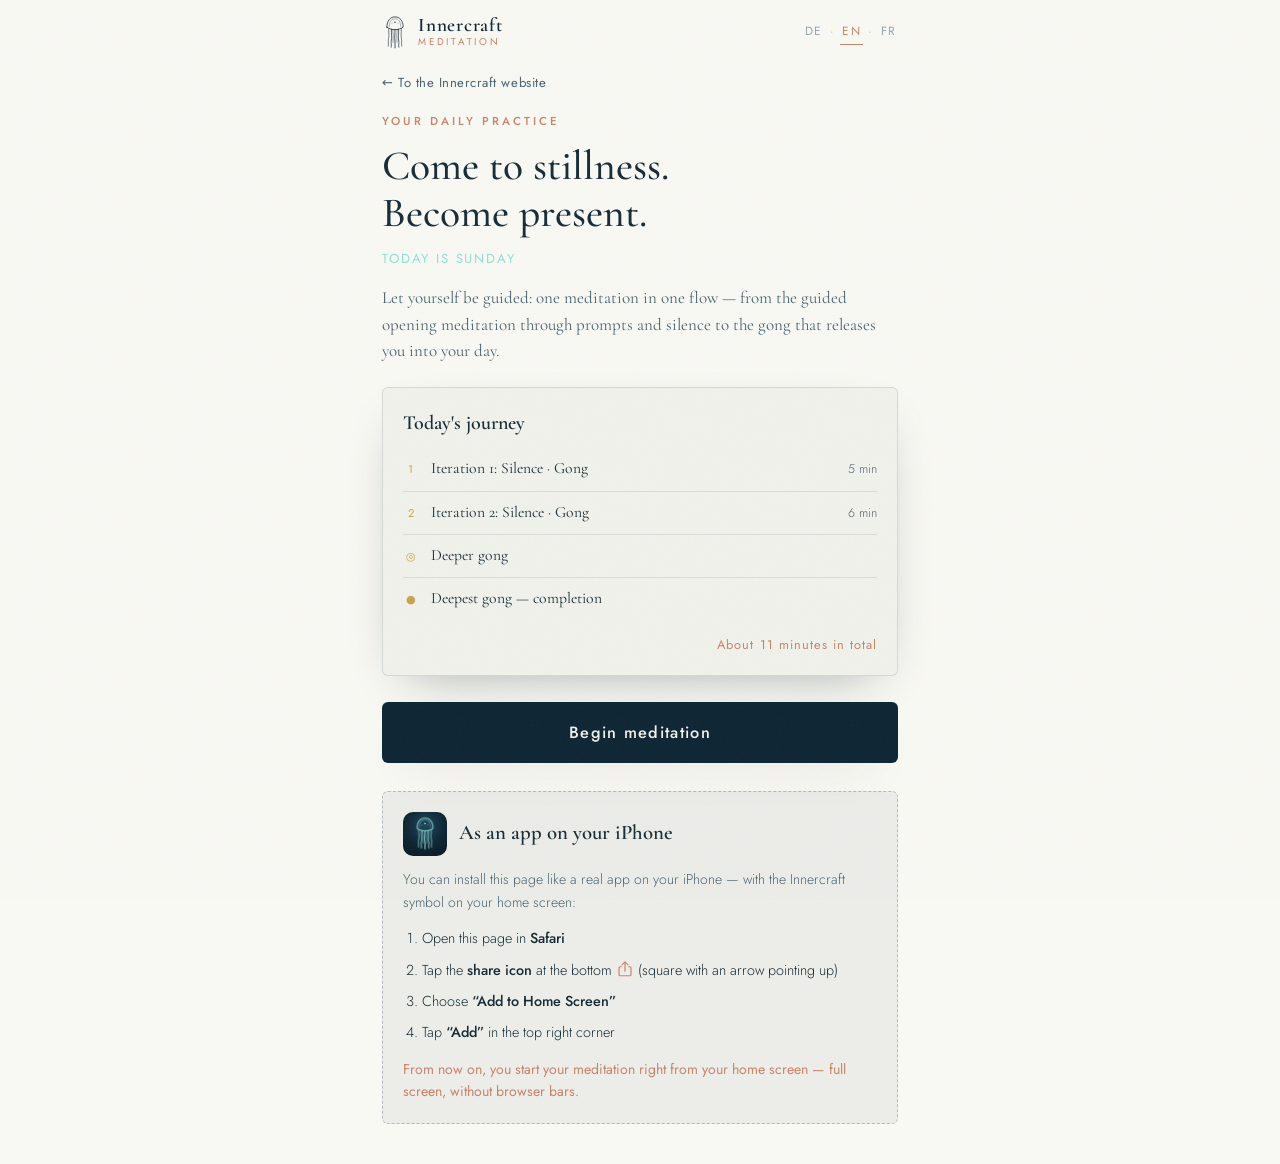
==== commit 614d3179: "Streamline menu, reorder meditation section, add app back link - „Meditation" aus der Hauptnavigatio" ====
--- a/app/index.html
+++ b/app/index.html
@@ -40,6 +40,7 @@
 
     <!-- ============ HOME ============ -->
     <section class="screen screen-home is-active" id="screen-home">
+      <a class="app-back" id="app-back" href="../" data-i18n="backToWebsite">← Zur Innercraft-Website</a>
       <p class="eyebrow" data-i18n="eyebrowHome">Deine tägliche Praxis</p>
       <h1 data-i18n="homeTitle">Komm zur Ruhe.<br />Werde präsent.</h1>
       <p class="day-badge" id="day-badge"></p>
--- a/app/app.css
+++ b/app/app.css
@@ -117,6 +117,19 @@
 
 .hidden { display: none !important; }
 
+/* „Zurück zur Website"-Link (oben auf dem Startbildschirm der App) */
+.app-back {
+  display: inline-block;
+  font-family: var(--sans);
+  font-size: .82rem;
+  letter-spacing: .04em;
+  color: var(--ink-soft);
+  text-decoration: none;
+  margin-bottom: 1.2rem;
+  transition: color .2s var(--ease);
+}
+.app-back:active { color: var(--clay); }
+
 /* ---------- Typografie ---------- */
 h1 {
   font-family: var(--serif);
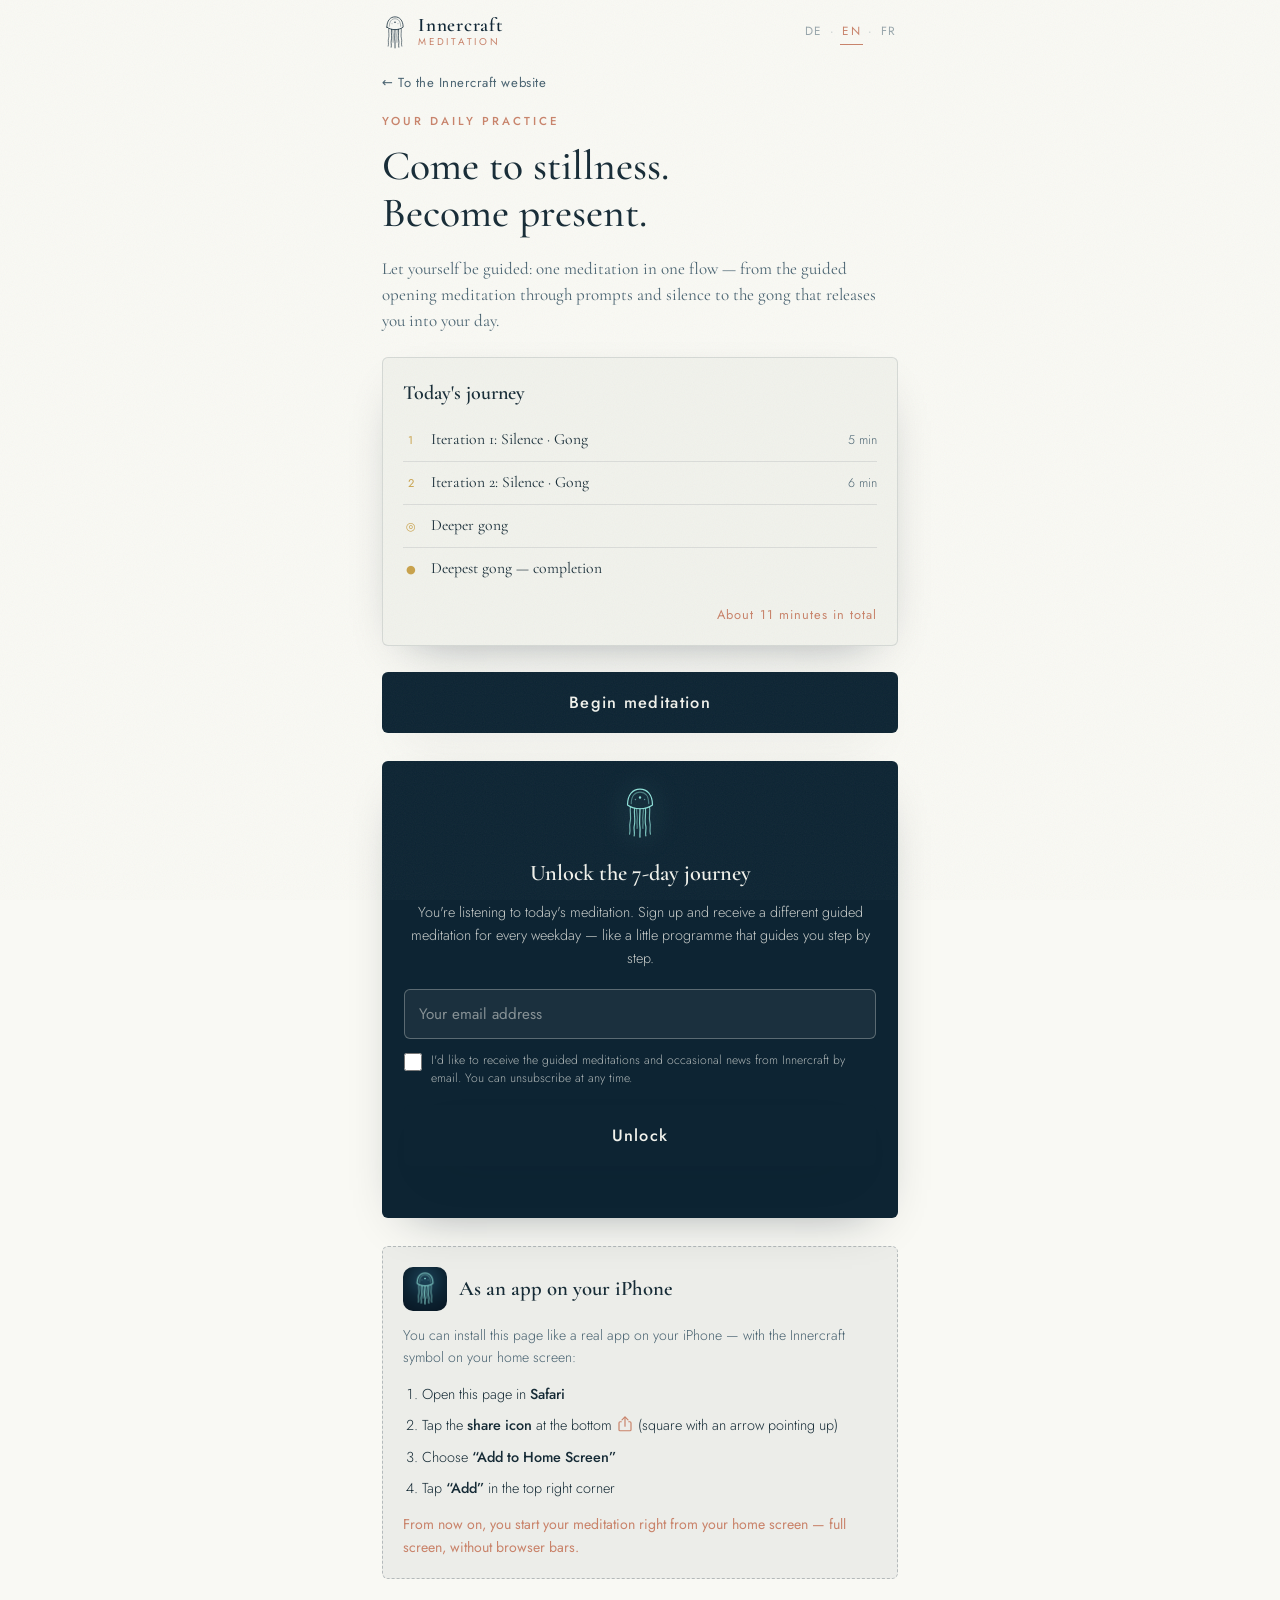
==== commit a00ca4c7: "Add email-gated 7-day journey (micro-engagement / lead capture) Zwei-Stufen-Modell für die Meditatio" ====
--- a/app/index.html
+++ b/app/index.html
@@ -60,6 +60,25 @@
       </div>
 
       <button class="btn btn-primary btn-big" id="btn-start" disabled data-i18n="btnStart">Meditation beginnen</button>
+
+      <!-- Anmeldung: 7-Tage-Reise freischalten (nur sichtbar, wenn nicht angemeldet) -->
+      <div class="signup-card" id="signup-card" hidden>
+        <svg class="signup-mark" viewBox="0 0 48 64" aria-hidden="true"><use href="#jellyfish"></use></svg>
+        <h2 data-i18n="signupTitle">Schalte die 7-Tage-Reise frei</h2>
+        <p class="signup-text" data-i18n="signupText">
+          Du hörst gerade die tägliche Meditation. Melde dich an und bekomme für
+          jeden Wochentag eine andere geführte Meditation.
+        </p>
+        <form id="signup-form" novalidate>
+          <input type="email" id="signup-email" autocomplete="email" required data-i18n-attr="placeholder:signupEmail" placeholder="Deine E-Mail-Adresse" />
+          <label class="signup-consent">
+            <input type="checkbox" id="signup-consent" required />
+            <span data-i18n="signupConsent">Ich möchte die geführten Meditationen per E-Mail erhalten.</span>
+          </label>
+          <button type="submit" class="btn btn-primary btn-big" data-i18n="signupBtn">Freischalten</button>
+          <p class="signup-status" id="signup-status" role="status" aria-live="polite"></p>
+        </form>
+      </div>
 
       <!-- Anleitung: als App auf dem iPhone installieren -->
       <div class="install-card" id="install-card">
--- a/app/app.css
+++ b/app/app.css
@@ -289,6 +289,73 @@
   text-align: right;
 }
 
+/* ---------- Anmeldung: 7-Tage-Reise freischalten ---------- */
+.signup-card {
+  margin-top: 28px;
+  padding: 24px 22px;
+  text-align: center;
+  background: var(--forest);
+  color: var(--cream);
+  border-radius: var(--radius);
+  box-shadow: var(--shadow-soft);
+}
+.signup-card[hidden] { display: none; }
+.signup-mark {
+  width: 40px;
+  margin: 0 auto 10px;
+  color: var(--biolume);
+  filter: drop-shadow(0 0 16px rgba(143, 224, 216, .4));
+}
+.signup-card h2 { font-size: 1.4rem; color: var(--cream); margin-bottom: .6rem; }
+.signup-text {
+  font-family: var(--sans);
+  font-size: .9rem;
+  font-weight: 300;
+  color: rgba(241, 242, 236, .82);
+  line-height: 1.6;
+  margin-bottom: 1.2rem;
+}
+#signup-form { display: grid; gap: 12px; text-align: left; }
+#signup-email {
+  width: 100%;
+  font-family: var(--sans);
+  font-size: .95rem;
+  padding: 13px 14px;
+  border: 1px solid rgba(241, 242, 236, .3);
+  border-radius: var(--radius);
+  background: rgba(241, 242, 236, .06);
+  color: var(--cream);
+}
+#signup-email::placeholder { color: rgba(241, 242, 236, .5); }
+.signup-consent {
+  display: flex;
+  gap: 9px;
+  align-items: flex-start;
+  font-family: var(--sans);
+  font-size: .76rem;
+  font-weight: 300;
+  line-height: 1.5;
+  color: rgba(241, 242, 236, .7);
+  cursor: pointer;
+}
+.signup-consent input {
+  margin-top: 2px;
+  width: 18px; height: 18px;
+  flex-shrink: 0;
+  accent-color: var(--biolume);
+}
+#signup-form .btn-big { margin: 6px 0 0; }
+.signup-status {
+  font-family: var(--sans);
+  font-size: .82rem;
+  min-height: 1.2em;
+  margin: 0;
+  text-align: center;
+  color: rgba(241, 242, 236, .7);
+}
+.signup-status.is-success { color: var(--biolume); }
+.signup-status.is-error { color: var(--clay-soft); }
+
 /* ---------- Anleitung: als App installieren (Home, unten) ---------- */
 .install-card {
   margin-top: 28px;
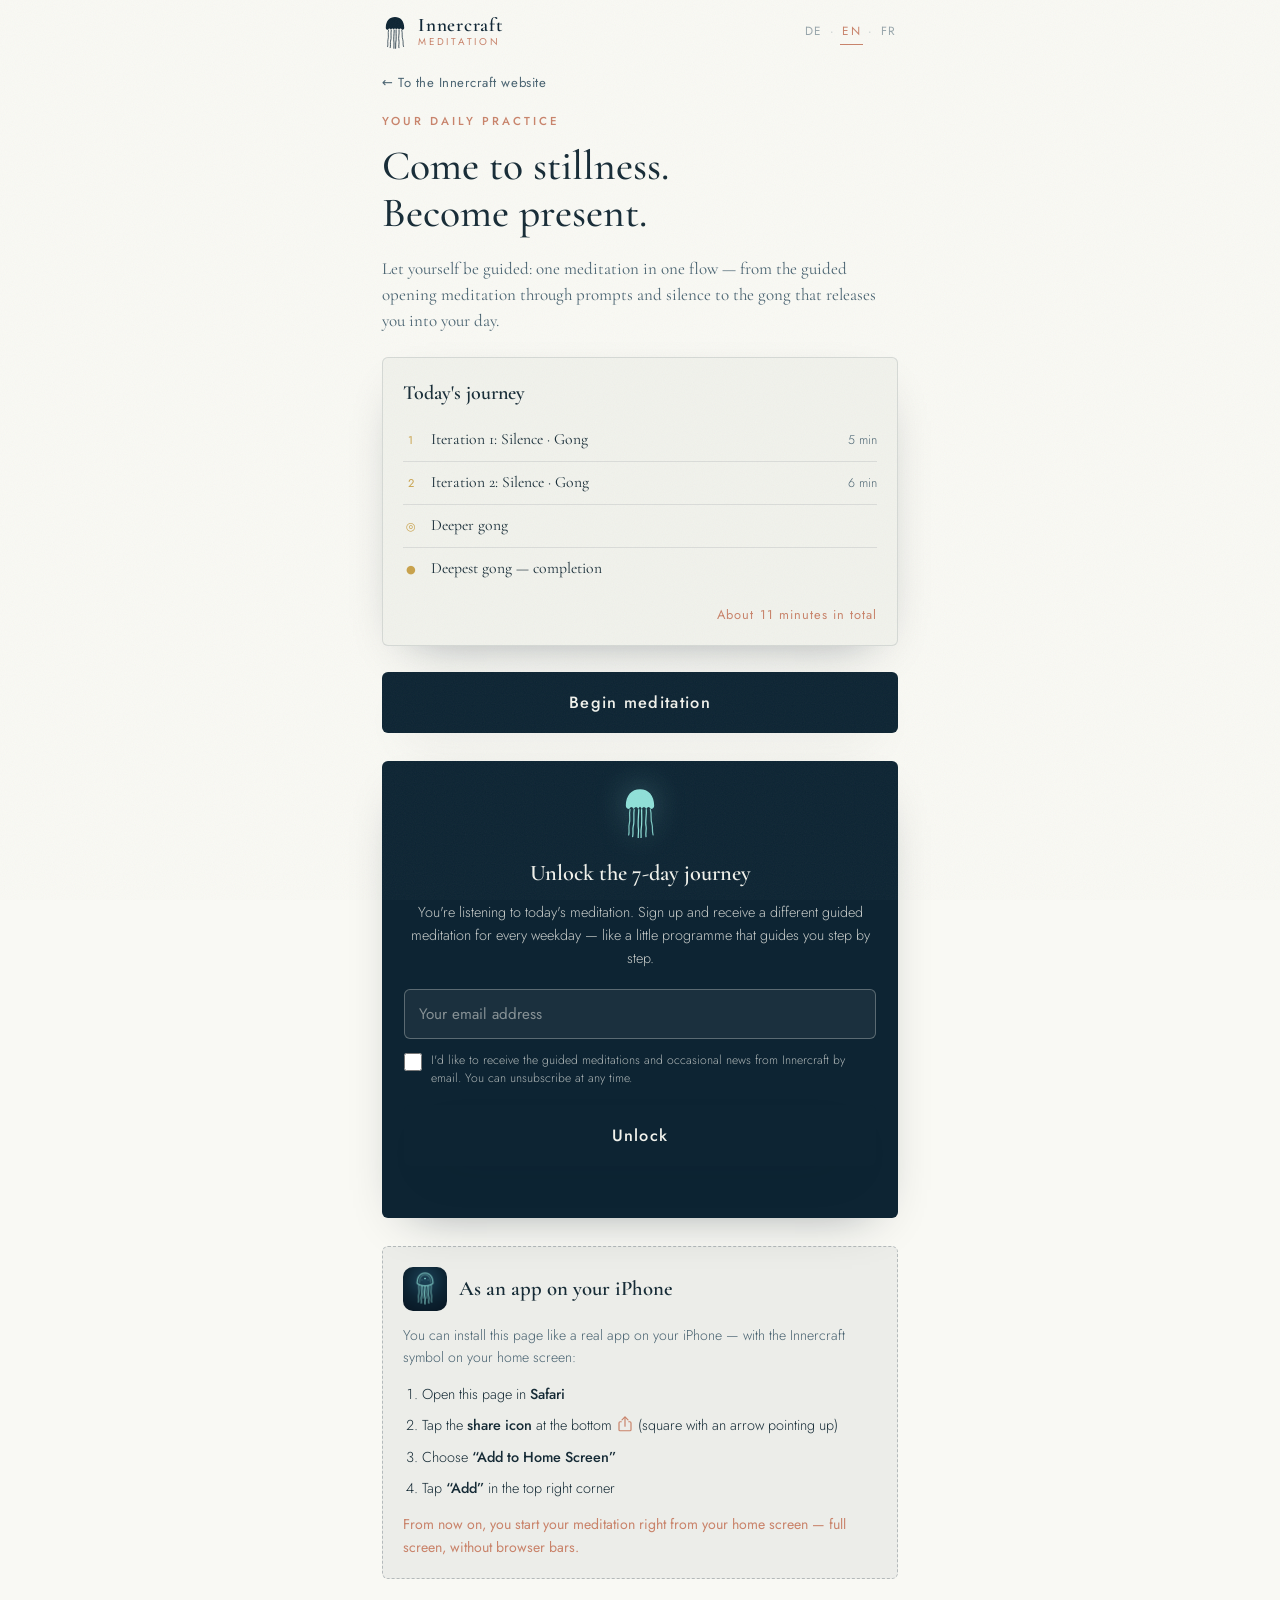
==== commit 152a46bd: "App: neues Qualle-Logo + animierte Tentakel, theme-color grün" ====
--- a/app/index.html
+++ b/app/index.html
@@ -8,7 +8,7 @@
 
   <!-- PWA -->
   <link rel="manifest" href="manifest.webmanifest" />
-  <meta name="theme-color" content="#081623" />
+  <meta name="theme-color" content="#12281e" />
   <meta name="apple-mobile-web-app-capable" content="yes" />
   <meta name="apple-mobile-web-app-status-bar-style" content="black-translucent" />
   <meta name="apple-mobile-web-app-title" content="Meditation" />
@@ -162,21 +162,36 @@
   <svg width="0" height="0" style="position:absolute" aria-hidden="true">
     <defs>
       <symbol id="jellyfish" viewBox="0 0 48 64">
-        <g fill="none" stroke="currentColor" stroke-width="1.4" stroke-linecap="round" stroke-linejoin="round">
-          <path d="M9 24 C9 11.5 15.5 5 24 5 C32.5 5 39 11.5 39 24 C34 27.5 29 28.5 24 28.5 C19 28.5 14 27.5 9 24 Z" />
-          <path d="M13.5 22.5 C13.5 13 18 8.5 24 8.5 C30 8.5 34.5 13 34.5 22.5" opacity=".45" />
-          <path d="M20 28.5 C19.5 34 21.5 38 20.5 43 C20 46 21 49 20.5 52" opacity=".55" />
-          <path d="M28 28.5 C28.5 34 26.5 38 27.5 43 C28 46 27 49 27.5 52" opacity=".55" />
-          <path d="M12.5 26.5 C11.5 33 14 39 12 45.5 C10.8 49.5 13 54 11.5 59" opacity=".75" />
-          <path d="M17.5 28 C16.5 35.5 19 42.5 17 49.5 C16.2 52.8 18 56.5 17 61" opacity=".9" />
-          <path d="M24 28.5 C24 36.5 23 44 24 51 C24.4 54.5 23.6 58.5 24 62.5" />
-          <path d="M30.5 28 C31.5 35.5 29 42.5 31 49.5 C31.8 52.8 30 56.5 31 61" opacity=".9" />
-          <path d="M35.5 26.5 C36.5 33 34 39 36 45.5 C37.2 49.5 35 54 36.5 59" opacity=".75" />
-          <circle cx="24" cy="15" r="1.4" fill="currentColor" stroke="none" opacity=".95" />
-          <circle cx="18.5" cy="17.5" r=".9" fill="currentColor" stroke="none" opacity=".55" />
-          <circle cx="29.5" cy="17.5" r=".9" fill="currentColor" stroke="none" opacity=".55" />
-        </g>
-      </symbol>
+      <!-- Schirm: massiv (Styleguide-Logo) -->
+      <path fill="currentColor" stroke="none" d="M7 25 C7 12 14 5 24 5 C34 5 41 12 41 25 C41 27.5 39.5 28.6 37 28.9 C35 25.5 33.5 25.5 31.5 28.9 C29.6 25.4 27.9 25.4 26 28.9 C24.1 25.2 23.9 25.2 22 28.9 C20.1 25.4 18.4 25.4 16.5 28.9 C14.5 25.5 13 25.5 11 28.9 C8.5 28.6 7 27.5 7 25 Z" />
+      <!-- Tentakel: fließende Linien, die sich sanft wiegen -->
+      <g fill="none" stroke="currentColor" stroke-width="1.5" stroke-linecap="round">
+        <path d="M12 29.5 C10.5 36 13 41 11.2 47 C10 51 12 55.5 10.6 60" opacity=".85">
+          <animateTransform attributeName="transform" type="rotate" additive="sum"
+            values="-3.4 12 29.5; 3.4 12 29.5; -3.4 12 29.5" dur="4.6s" begin="0s" repeatCount="indefinite" calcMode="spline" keySplines="0.4 0 0.6 1; 0.4 0 0.6 1" />
+        </path>
+        <path d="M17 29.5 C16 37 18.4 43.5 16.6 50 C15.8 53.5 17.4 57.5 16.4 62" opacity=".95">
+          <animateTransform attributeName="transform" type="rotate" additive="sum"
+            values="-2.2 17 29.5; 2.2 17 29.5; -2.2 17 29.5" dur="5.2s" begin="-1.3s" repeatCount="indefinite" calcMode="spline" keySplines="0.4 0 0.6 1; 0.4 0 0.6 1" />
+        </path>
+        <path d="M22.5 29.5 C22.5 38 21.4 45.5 22.6 53 C23 57 22.2 60.5 22.6 63.5">
+          <animateTransform attributeName="transform" type="rotate" additive="sum"
+            values="-1.5 22.5 29.5; 1.5 22.5 29.5; -1.5 22.5 29.5" dur="6s" begin="-2.5s" repeatCount="indefinite" calcMode="spline" keySplines="0.4 0 0.6 1; 0.4 0 0.6 1" />
+        </path>
+        <path d="M26 29.5 C26 38 27 45.5 25.8 53 C25.4 57 26.2 60.5 25.8 63.5">
+          <animateTransform attributeName="transform" type="rotate" additive="sum"
+            values="-1.5 26 29.5; 1.5 26 29.5; -1.5 26 29.5" dur="5.6s" begin="-0.8s" repeatCount="indefinite" calcMode="spline" keySplines="0.4 0 0.6 1; 0.4 0 0.6 1" />
+        </path>
+        <path d="M31.5 29.5 C32.5 37 30.1 43.5 31.9 50 C32.7 53.5 31.1 57.5 32.1 62" opacity=".95">
+          <animateTransform attributeName="transform" type="rotate" additive="sum"
+            values="-2.2 31.5 29.5; 2.2 31.5 29.5; -2.2 31.5 29.5" dur="5s" begin="-1.9s" repeatCount="indefinite" calcMode="spline" keySplines="0.4 0 0.6 1; 0.4 0 0.6 1" />
+        </path>
+        <path d="M36.5 29.5 C38 36 35.5 41 37.3 47 C38.5 51 36.5 55.5 37.9 60" opacity=".85">
+          <animateTransform attributeName="transform" type="rotate" additive="sum"
+            values="-3.4 36.5 29.5; 3.4 36.5 29.5; -3.4 36.5 29.5" dur="4.4s" begin="-3.1s" repeatCount="indefinite" calcMode="spline" keySplines="0.4 0 0.6 1; 0.4 0 0.6 1" />
+        </path>
+      </g>
+    </symbol>
       <g id="gong-mark">
         <circle cx="24" cy="24" r="21" fill="none" stroke="currentColor" stroke-width="1.4" opacity=".55" />
         <circle cx="24" cy="24" r="15" fill="none" stroke="currentColor" stroke-width="1.4" opacity=".75" />
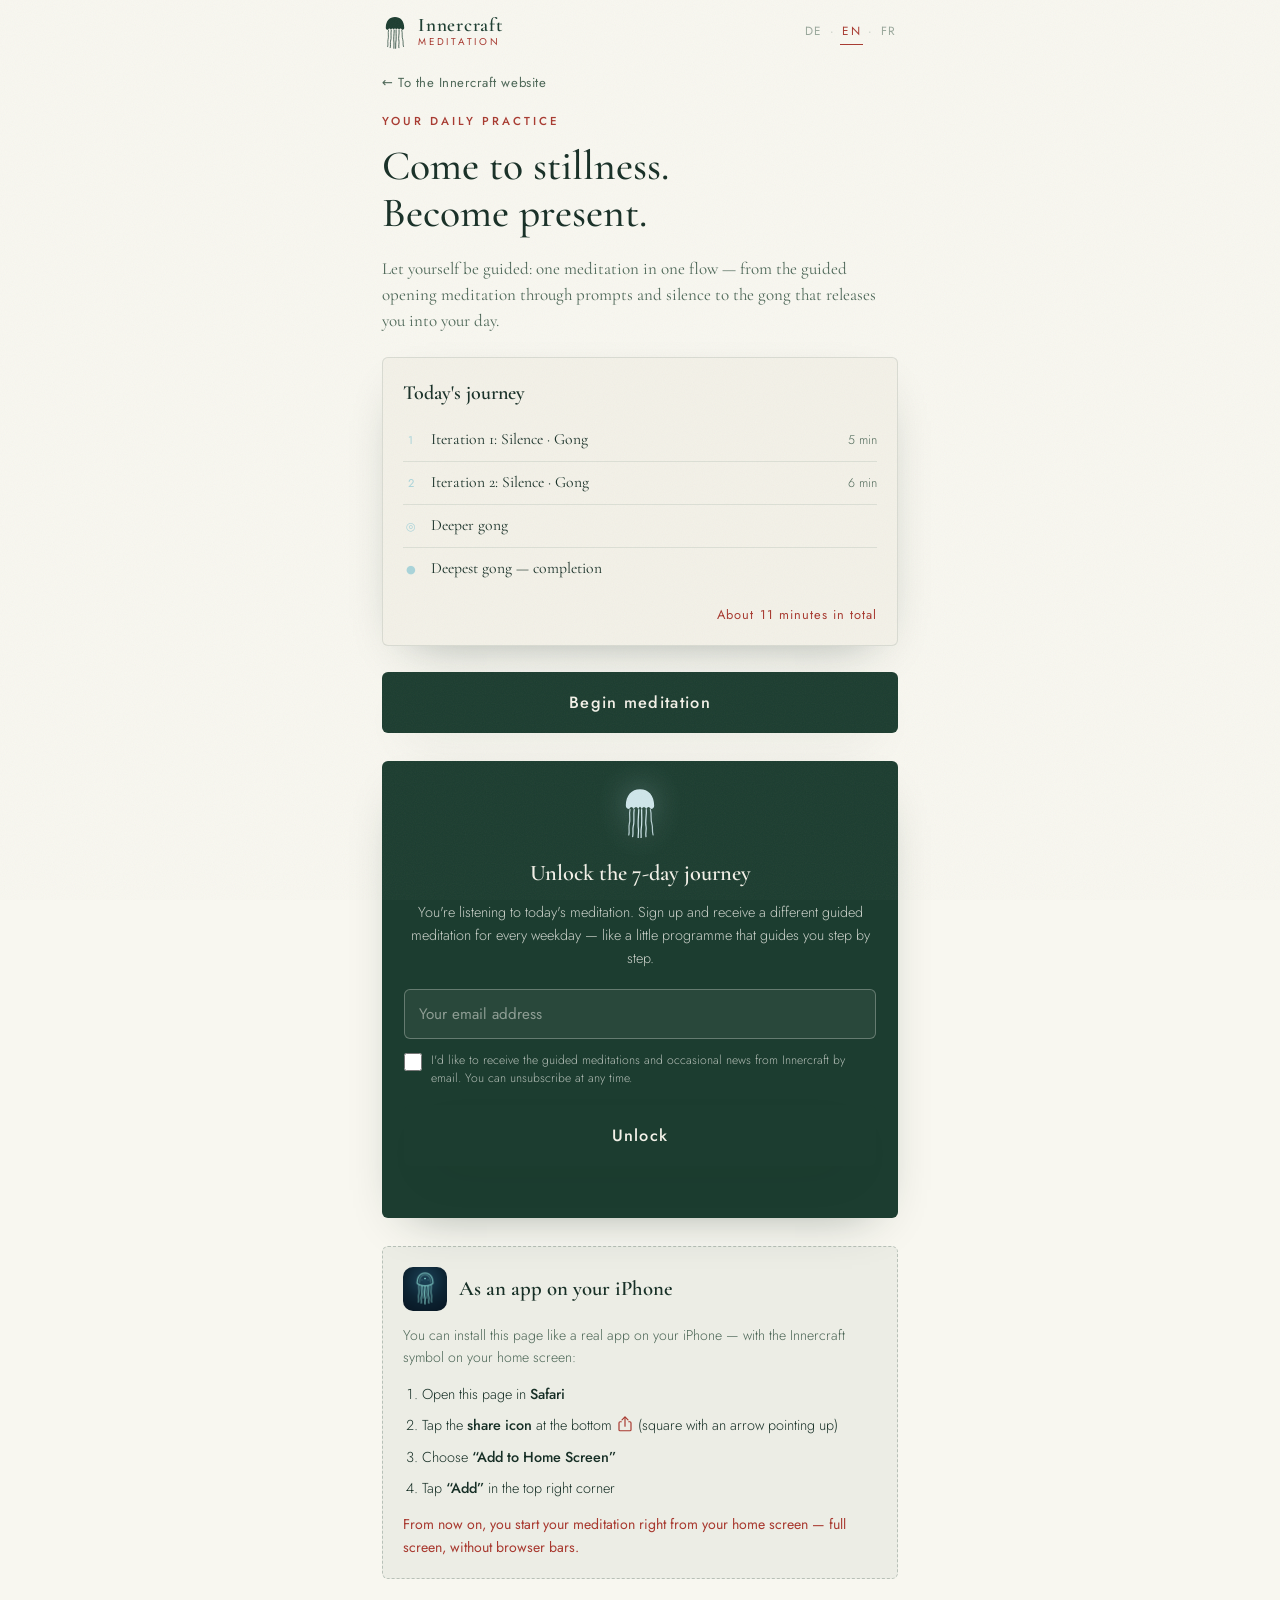
==== commit 09e47fe8: "Schriften selbst hosten statt Google Fonts + Hinweis „Video auf Deutsch" - fonts/: Cormorant Garamon" ====
--- a/app/index.html
+++ b/app/index.html
@@ -15,9 +15,7 @@
   <link rel="apple-touch-icon" href="icons/icon-180.png" />
   <link rel="icon" href="icons/icon-192.png" />
 
-  <link rel="preconnect" href="https://fonts.googleapis.com" />
-  <link rel="preconnect" href="https://fonts.gstatic.com" crossorigin />
-  <link href="https://fonts.googleapis.com/css2?family=Cormorant+Garamond:ital,wght@0,400;0,500;0,600;1,400&family=Jost:wght@300;400;500&display=swap" rel="stylesheet" />
+  <link rel="stylesheet" href="../fonts/fonts.css" />
   <link rel="stylesheet" href="app.css" />
 </head>
 <body>
--- a/fonts/fonts.css
+++ b/fonts/fonts.css
@@ -0,0 +1,222 @@
+/* Selbst gehostete Schriften (statt Google Fonts, DSGVO-freundlich).
+   Quelle: Fontsource 5.3.0 (SIL Open Font License). Gleiche Zeichenbereiche wie Google Fonts. */
+
+/* cormorant-garamond-latin-ext-400-normal */
+@font-face {
+  font-family: 'Cormorant Garamond';
+  font-style: normal;
+  font-display: swap;
+  font-weight: 400;
+  src: url(./cormorant-garamond-latin-ext-400-normal.woff2) format('woff2');
+  unicode-range: U+0100-02BA,U+02BD-02C5,U+02C7-02CC,U+02CE-02D7,U+02DD-02FF,U+0304,U+0308,U+0329,U+1D00-1DBF,U+1E00-1E9F,U+1EF2-1EFF,U+2020,U+20A0-20AB,U+20AD-20C0,U+2113,U+2C60-2C7F,U+A720-A7FF;
+}
+
+/* cormorant-garamond-latin-400-normal */
+@font-face {
+  font-family: 'Cormorant Garamond';
+  font-style: normal;
+  font-display: swap;
+  font-weight: 400;
+  src: url(./cormorant-garamond-latin-400-normal.woff2) format('woff2');
+  unicode-range: U+0000-00FF,U+0131,U+0152-0153,U+02BB-02BC,U+02C6,U+02DA,U+02DC,U+0304,U+0308,U+0329,U+2000-206F,U+20AC,U+2122,U+2191,U+2193,U+2212,U+2215,U+FEFF,U+FFFD;
+}
+
+/* cormorant-garamond-latin-ext-500-normal */
+@font-face {
+  font-family: 'Cormorant Garamond';
+  font-style: normal;
+  font-display: swap;
+  font-weight: 500;
+  src: url(./cormorant-garamond-latin-ext-500-normal.woff2) format('woff2');
+  unicode-range: U+0100-02BA,U+02BD-02C5,U+02C7-02CC,U+02CE-02D7,U+02DD-02FF,U+0304,U+0308,U+0329,U+1D00-1DBF,U+1E00-1E9F,U+1EF2-1EFF,U+2020,U+20A0-20AB,U+20AD-20C0,U+2113,U+2C60-2C7F,U+A720-A7FF;
+}
+
+/* cormorant-garamond-latin-500-normal */
+@font-face {
+  font-family: 'Cormorant Garamond';
+  font-style: normal;
+  font-display: swap;
+  font-weight: 500;
+  src: url(./cormorant-garamond-latin-500-normal.woff2) format('woff2');
+  unicode-range: U+0000-00FF,U+0131,U+0152-0153,U+02BB-02BC,U+02C6,U+02DA,U+02DC,U+0304,U+0308,U+0329,U+2000-206F,U+20AC,U+2122,U+2191,U+2193,U+2212,U+2215,U+FEFF,U+FFFD;
+}
+
+/* cormorant-garamond-latin-ext-600-normal */
+@font-face {
+  font-family: 'Cormorant Garamond';
+  font-style: normal;
+  font-display: swap;
+  font-weight: 600;
+  src: url(./cormorant-garamond-latin-ext-600-normal.woff2) format('woff2');
+  unicode-range: U+0100-02BA,U+02BD-02C5,U+02C7-02CC,U+02CE-02D7,U+02DD-02FF,U+0304,U+0308,U+0329,U+1D00-1DBF,U+1E00-1E9F,U+1EF2-1EFF,U+2020,U+20A0-20AB,U+20AD-20C0,U+2113,U+2C60-2C7F,U+A720-A7FF;
+}
+
+/* cormorant-garamond-latin-600-normal */
+@font-face {
+  font-family: 'Cormorant Garamond';
+  font-style: normal;
+  font-display: swap;
+  font-weight: 600;
+  src: url(./cormorant-garamond-latin-600-normal.woff2) format('woff2');
+  unicode-range: U+0000-00FF,U+0131,U+0152-0153,U+02BB-02BC,U+02C6,U+02DA,U+02DC,U+0304,U+0308,U+0329,U+2000-206F,U+20AC,U+2122,U+2191,U+2193,U+2212,U+2215,U+FEFF,U+FFFD;
+}
+
+/* cormorant-garamond-latin-ext-400-italic */
+@font-face {
+  font-family: 'Cormorant Garamond';
+  font-style: italic;
+  font-display: swap;
+  font-weight: 400;
+  src: url(./cormorant-garamond-latin-ext-400-italic.woff2) format('woff2');
+  unicode-range: U+0100-02BA,U+02BD-02C5,U+02C7-02CC,U+02CE-02D7,U+02DD-02FF,U+0304,U+0308,U+0329,U+1D00-1DBF,U+1E00-1E9F,U+1EF2-1EFF,U+2020,U+20A0-20AB,U+20AD-20C0,U+2113,U+2C60-2C7F,U+A720-A7FF;
+}
+
+/* cormorant-garamond-latin-400-italic */
+@font-face {
+  font-family: 'Cormorant Garamond';
+  font-style: italic;
+  font-display: swap;
+  font-weight: 400;
+  src: url(./cormorant-garamond-latin-400-italic.woff2) format('woff2');
+  unicode-range: U+0000-00FF,U+0131,U+0152-0153,U+02BB-02BC,U+02C6,U+02DA,U+02DC,U+0304,U+0308,U+0329,U+2000-206F,U+20AC,U+2122,U+2191,U+2193,U+2212,U+2215,U+FEFF,U+FFFD;
+}
+
+/* cormorant-garamond-latin-ext-500-italic */
+@font-face {
+  font-family: 'Cormorant Garamond';
+  font-style: italic;
+  font-display: swap;
+  font-weight: 500;
+  src: url(./cormorant-garamond-latin-ext-500-italic.woff2) format('woff2');
+  unicode-range: U+0100-02BA,U+02BD-02C5,U+02C7-02CC,U+02CE-02D7,U+02DD-02FF,U+0304,U+0308,U+0329,U+1D00-1DBF,U+1E00-1E9F,U+1EF2-1EFF,U+2020,U+20A0-20AB,U+20AD-20C0,U+2113,U+2C60-2C7F,U+A720-A7FF;
+}
+
+/* cormorant-garamond-latin-500-italic */
+@font-face {
+  font-family: 'Cormorant Garamond';
+  font-style: italic;
+  font-display: swap;
+  font-weight: 500;
+  src: url(./cormorant-garamond-latin-500-italic.woff2) format('woff2');
+  unicode-range: U+0000-00FF,U+0131,U+0152-0153,U+02BB-02BC,U+02C6,U+02DA,U+02DC,U+0304,U+0308,U+0329,U+2000-206F,U+20AC,U+2122,U+2191,U+2193,U+2212,U+2215,U+FEFF,U+FFFD;
+}
+
+/* eb-garamond-latin-ext-400-normal */
+@font-face {
+  font-family: 'EB Garamond';
+  font-style: normal;
+  font-display: swap;
+  font-weight: 400;
+  src: url(./eb-garamond-latin-ext-400-normal.woff2) format('woff2');
+  unicode-range: U+0100-02BA,U+02BD-02C5,U+02C7-02CC,U+02CE-02D7,U+02DD-02FF,U+0304,U+0308,U+0329,U+1D00-1DBF,U+1E00-1E9F,U+1EF2-1EFF,U+2020,U+20A0-20AB,U+20AD-20C0,U+2113,U+2C60-2C7F,U+A720-A7FF;
+}
+
+/* eb-garamond-latin-400-normal */
+@font-face {
+  font-family: 'EB Garamond';
+  font-style: normal;
+  font-display: swap;
+  font-weight: 400;
+  src: url(./eb-garamond-latin-400-normal.woff2) format('woff2');
+  unicode-range: U+0000-00FF,U+0131,U+0152-0153,U+02BB-02BC,U+02C6,U+02DA,U+02DC,U+0304,U+0308,U+0329,U+2000-206F,U+20AC,U+2122,U+2191,U+2193,U+2212,U+2215,U+FEFF,U+FFFD;
+}
+
+/* eb-garamond-latin-ext-500-normal */
+@font-face {
+  font-family: 'EB Garamond';
+  font-style: normal;
+  font-display: swap;
+  font-weight: 500;
+  src: url(./eb-garamond-latin-ext-500-normal.woff2) format('woff2');
+  unicode-range: U+0100-02BA,U+02BD-02C5,U+02C7-02CC,U+02CE-02D7,U+02DD-02FF,U+0304,U+0308,U+0329,U+1D00-1DBF,U+1E00-1E9F,U+1EF2-1EFF,U+2020,U+20A0-20AB,U+20AD-20C0,U+2113,U+2C60-2C7F,U+A720-A7FF;
+}
+
+/* eb-garamond-latin-500-normal */
+@font-face {
+  font-family: 'EB Garamond';
+  font-style: normal;
+  font-display: swap;
+  font-weight: 500;
+  src: url(./eb-garamond-latin-500-normal.woff2) format('woff2');
+  unicode-range: U+0000-00FF,U+0131,U+0152-0153,U+02BB-02BC,U+02C6,U+02DA,U+02DC,U+0304,U+0308,U+0329,U+2000-206F,U+20AC,U+2122,U+2191,U+2193,U+2212,U+2215,U+FEFF,U+FFFD;
+}
+
+/* eb-garamond-latin-ext-400-italic */
+@font-face {
+  font-family: 'EB Garamond';
+  font-style: italic;
+  font-display: swap;
+  font-weight: 400;
+  src: url(./eb-garamond-latin-ext-400-italic.woff2) format('woff2');
+  unicode-range: U+0100-02BA,U+02BD-02C5,U+02C7-02CC,U+02CE-02D7,U+02DD-02FF,U+0304,U+0308,U+0329,U+1D00-1DBF,U+1E00-1E9F,U+1EF2-1EFF,U+2020,U+20A0-20AB,U+20AD-20C0,U+2113,U+2C60-2C7F,U+A720-A7FF;
+}
+
+/* eb-garamond-latin-400-italic */
+@font-face {
+  font-family: 'EB Garamond';
+  font-style: italic;
+  font-display: swap;
+  font-weight: 400;
+  src: url(./eb-garamond-latin-400-italic.woff2) format('woff2');
+  unicode-range: U+0000-00FF,U+0131,U+0152-0153,U+02BB-02BC,U+02C6,U+02DA,U+02DC,U+0304,U+0308,U+0329,U+2000-206F,U+20AC,U+2122,U+2191,U+2193,U+2212,U+2215,U+FEFF,U+FFFD;
+}
+
+/* jost-latin-ext-300-normal */
+@font-face {
+  font-family: 'Jost';
+  font-style: normal;
+  font-display: swap;
+  font-weight: 300;
+  src: url(./jost-latin-ext-300-normal.woff2) format('woff2');
+  unicode-range: U+0100-02BA,U+02BD-02C5,U+02C7-02CC,U+02CE-02D7,U+02DD-02FF,U+0304,U+0308,U+0329,U+1D00-1DBF,U+1E00-1E9F,U+1EF2-1EFF,U+2020,U+20A0-20AB,U+20AD-20C0,U+2113,U+2C60-2C7F,U+A720-A7FF;
+}
+
+/* jost-latin-300-normal */
+@font-face {
+  font-family: 'Jost';
+  font-style: normal;
+  font-display: swap;
+  font-weight: 300;
+  src: url(./jost-latin-300-normal.woff2) format('woff2');
+  unicode-range: U+0000-00FF,U+0131,U+0152-0153,U+02BB-02BC,U+02C6,U+02DA,U+02DC,U+0304,U+0308,U+0329,U+2000-206F,U+20AC,U+2122,U+2191,U+2193,U+2212,U+2215,U+FEFF,U+FFFD;
+}
+
+/* jost-latin-ext-400-normal */
+@font-face {
+  font-family: 'Jost';
+  font-style: normal;
+  font-display: swap;
+  font-weight: 400;
+  src: url(./jost-latin-ext-400-normal.woff2) format('woff2');
+  unicode-range: U+0100-02BA,U+02BD-02C5,U+02C7-02CC,U+02CE-02D7,U+02DD-02FF,U+0304,U+0308,U+0329,U+1D00-1DBF,U+1E00-1E9F,U+1EF2-1EFF,U+2020,U+20A0-20AB,U+20AD-20C0,U+2113,U+2C60-2C7F,U+A720-A7FF;
+}
+
+/* jost-latin-400-normal */
+@font-face {
+  font-family: 'Jost';
+  font-style: normal;
+  font-display: swap;
+  font-weight: 400;
+  src: url(./jost-latin-400-normal.woff2) format('woff2');
+  unicode-range: U+0000-00FF,U+0131,U+0152-0153,U+02BB-02BC,U+02C6,U+02DA,U+02DC,U+0304,U+0308,U+0329,U+2000-206F,U+20AC,U+2122,U+2191,U+2193,U+2212,U+2215,U+FEFF,U+FFFD;
+}
+
+/* jost-latin-ext-500-normal */
+@font-face {
+  font-family: 'Jost';
+  font-style: normal;
+  font-display: swap;
+  font-weight: 500;
+  src: url(./jost-latin-ext-500-normal.woff2) format('woff2');
+  unicode-range: U+0100-02BA,U+02BD-02C5,U+02C7-02CC,U+02CE-02D7,U+02DD-02FF,U+0304,U+0308,U+0329,U+1D00-1DBF,U+1E00-1E9F,U+1EF2-1EFF,U+2020,U+20A0-20AB,U+20AD-20C0,U+2113,U+2C60-2C7F,U+A720-A7FF;
+}
+
+/* jost-latin-500-normal */
+@font-face {
+  font-family: 'Jost';
+  font-style: normal;
+  font-display: swap;
+  font-weight: 500;
+  src: url(./jost-latin-500-normal.woff2) format('woff2');
+  unicode-range: U+0000-00FF,U+0131,U+0152-0153,U+02BB-02BC,U+02C6,U+02DA,U+02DC,U+0304,U+0308,U+0329,U+2000-206F,U+20AC,U+2122,U+2191,U+2193,U+2212,U+2215,U+FEFF,U+FFFD;
+}
--- a/app/app.css
+++ b/app/app.css
@@ -1,28 +1,28 @@
 /* ==========================================================================
    Innercraft Meditation — App-Design
-   Tiefwasser-Palette und Typografie der Innercraft-Website („Die Qualle")
+   Styleguide-Palette und Typografie der Innercraft-Website („Die Qualle")
    ========================================================================== */
 
 :root {
-  /* Tiefwasser-Palette (passend zur Website) */
-  --forest:      #0d2433;   /* tiefes Wasser */
-  --forest-deep: #081623;   /* Abgrund */
-  --moss:        #1d4459;   /* mittleres Wasser */
-  --sage:        #4f7d92;   /* flaches Wasser */
-  --clay:        #c9836a;   /* warme Koralle */
-  --clay-soft:   #d9a08b;
-  --gold:        #c9a24b;   /* Lichtstrahl */
-  --biolume:     #8fe0d8;   /* Biolumineszenz */
-  --sand:        #e2e4dc;
-  --cream:       #f1f2ec;
-  --paper:       #f9f9f4;
-  --ink:         #162b36;
-  --ink-soft:    #486270;
+  /* Styleguide-Palette (passend zur Website) */
+  --forest:      #1c3d30;   /* Dunkelgrün */
+  --forest-deep: #12281e;   /* tiefstes Grün */
+  --moss:        #2f5c47;   /* mittleres Grün */
+  --sage:        #5f8c70;   /* Salbeigrün */
+  --clay:        #a8392f;   /* Krimson */
+  --clay-soft:   #c5584c;
+  --gold:        #a9d4da;   /* Hellblau */
+  --biolume:     #cfe6ea;   /* Hellblau Leuchten */
+  --sand:        #dfe7d6;
+  --cream:       #f3f1e8;
+  --paper:       #f8f7f0;
+  --ink:         #172f26;
+  --ink-soft:    #4c6656;
 
   --serif: "Cormorant Garamond", Georgia, serif;
   --sans:  "Jost", -apple-system, "Segoe UI", system-ui, sans-serif;
 
-  --shadow-soft: 0 18px 50px -28px rgba(8, 22, 35, .45);
+  --shadow-soft: 0 18px 50px -28px rgba(18, 40, 32, .45);
   --radius: 6px;
   --ease: cubic-bezier(.22, .61, .36, 1);
 
@@ -208,11 +208,11 @@
 .btn-ghost {
   background: transparent;
   color: var(--forest);
-  border-color: rgba(13, 36, 51, .35);
-}
-.btn-ghost:active { background: rgba(13, 36, 51, .07); }
-
-.btn-danger { color: var(--clay); border-color: rgba(182, 113, 63, .4); }
+  border-color: rgba(28, 61, 48, .35);
+}
+.btn-ghost:active { background: rgba(28, 61, 48, .07); }
+
+.btn-danger { color: var(--clay); border-color: rgba(168, 57, 47, .4); }
 
 .btn-big {
   display: block;
@@ -240,7 +240,7 @@
 /* ---------- Karten ---------- */
 .card, .flow-card {
   background: var(--cream);
-  border: 1px solid rgba(13, 36, 51, .12);
+  border: 1px solid rgba(28, 61, 48, .12);
   border-radius: var(--radius);
   padding: 20px;
   margin-bottom: 16px;
@@ -258,7 +258,7 @@
   align-items: baseline;
   gap: 12px;
   padding: 9px 0;
-  border-bottom: 1px solid rgba(13, 36, 51, .1);
+  border-bottom: 1px solid rgba(28, 61, 48, .1);
   font-size: .98rem;
 }
 .flow-list li:last-child { border-bottom: none; }
@@ -304,7 +304,7 @@
   width: 40px;
   margin: 0 auto 10px;
   color: var(--biolume);
-  filter: drop-shadow(0 0 16px rgba(143, 224, 216, .4));
+  filter: drop-shadow(0 0 16px rgba(207, 230, 234, .4));
 }
 .signup-card h2 { font-size: 1.4rem; color: var(--cream); margin-bottom: .6rem; }
 .signup-text {
@@ -360,8 +360,8 @@
 .install-card {
   margin-top: 28px;
   padding: 20px;
-  background: rgba(13, 36, 51, .05);
-  border: 1px dashed rgba(13, 36, 51, .25);
+  background: rgba(28, 61, 48, .05);
+  border: 1px dashed rgba(28, 61, 48, .25);
   border-radius: var(--radius);
 }
 
@@ -435,8 +435,8 @@
 }
 
 .notice:not(.notice-warn) {
-  background: rgba(29, 68, 89, .12);
-  border: 1px solid rgba(29, 68, 89, .35);
+  background: rgba(47, 92, 71, .12);
+  border: 1px solid rgba(47, 92, 71, .35);
   color: var(--ink);
 }
 
@@ -453,7 +453,7 @@
   font-size: .88rem;
   padding: 12px 8px;
   background: var(--cream);
-  border: 1px solid rgba(13, 36, 51, .2);
+  border: 1px solid rgba(28, 61, 48, .2);
   border-radius: var(--radius);
   color: var(--ink-soft);
   cursor: pointer;
@@ -474,7 +474,7 @@
 /* Wochen-Matrix (7 Tage) */
 .week-card {
   background: var(--cream);
-  border: 1px solid rgba(13, 36, 51, .12);
+  border: 1px solid rgba(28, 61, 48, .12);
   border-radius: var(--radius);
   padding: 18px;
   margin-bottom: 22px;
@@ -505,7 +505,7 @@
   gap: 6px;
   padding: 10px 2px 8px;
   background: var(--paper);
-  border: 1px solid rgba(13, 36, 51, .15);
+  border: 1px solid rgba(28, 61, 48, .15);
   border-radius: 8px;
   cursor: pointer;
   transition: all .2s var(--ease);
@@ -529,7 +529,7 @@
 }
 .dot-published { background: var(--biolume); }
 .dot-draft     { background: var(--clay); }
-.dot-empty     { background: transparent; border: 1px solid rgba(13, 36, 51, .3); }
+.dot-empty     { background: transparent; border: 1px solid rgba(28, 61, 48, .3); }
 .is-active .dot-empty { border-color: rgba(241, 242, 236, .4); }
 
 .week-hint { margin-top: 14px; margin-bottom: 0; }
@@ -560,7 +560,7 @@
   font-family: var(--serif);
   font-size: 1.1rem;
   padding: 10px 12px;
-  border: 1px solid rgba(13, 36, 51, .25);
+  border: 1px solid rgba(28, 61, 48, .25);
   border-radius: var(--radius);
   background: var(--paper);
   color: var(--ink);
@@ -595,7 +595,7 @@
   appearance: none;
   width: 22px;
   height: 22px;
-  border: 1.5px solid rgba(13, 36, 51, .4);
+  border: 1.5px solid rgba(28, 61, 48, .4);
   border-radius: 6px;
   background: var(--paper);
   cursor: pointer;
@@ -626,7 +626,7 @@
 
 .author-recording {
   padding: 12px 0;
-  border-bottom: 1px solid rgba(13, 36, 51, .1);
+  border-bottom: 1px solid rgba(28, 61, 48, .1);
 }
 
 .author-recording .recording-hint {
@@ -670,7 +670,7 @@
   font-family: var(--sans);
   font-size: .9rem;
   padding: 12px 14px;
-  border: 1px solid rgba(13, 36, 51, .3);
+  border: 1px solid rgba(28, 61, 48, .3);
   border-radius: var(--radius);
   background: var(--paper);
   color: var(--ink);
@@ -704,7 +704,7 @@
   width: 48px;
   height: 28px;
   border-radius: 14px;
-  background: rgba(13, 36, 51, .25);
+  background: rgba(28, 61, 48, .25);
   position: relative;
   transition: background .25s var(--ease);
 }
@@ -729,7 +729,7 @@
 .stepper-btn {
   width: 40px; height: 40px;
   border-radius: 50%;
-  border: 1px solid rgba(13, 36, 51, .3);
+  border: 1px solid rgba(28, 61, 48, .3);
   background: transparent;
   color: var(--forest);
   font-size: 1.3rem;
@@ -737,7 +737,7 @@
   cursor: pointer;
   -webkit-tap-highlight-color: transparent;
 }
-.stepper-btn:active { background: rgba(13, 36, 51, .08); }
+.stepper-btn:active { background: rgba(28, 61, 48, .08); }
 
 .stepper-value {
   font-family: var(--sans);
@@ -758,7 +758,7 @@
   width: 64px;
   padding: 9px 10px;
   text-align: center;
-  border: 1px solid rgba(13, 36, 51, .3);
+  border: 1px solid rgba(28, 61, 48, .3);
   border-radius: var(--radius);
   background: var(--paper);
   color: var(--ink);
@@ -773,7 +773,7 @@
 /* ---------- Aufnahmen ---------- */
 .recording-item {
   background: var(--cream);
-  border: 1px solid rgba(13, 36, 51, .12);
+  border: 1px solid rgba(28, 61, 48, .12);
   border-radius: var(--radius);
   padding: 16px 18px;
   margin-bottom: 12px;
@@ -809,14 +809,14 @@
   letter-spacing: .04em;
   padding: 10px 16px;
   border-radius: var(--radius);
-  border: 1px solid rgba(13, 36, 51, .3);
+  border: 1px solid rgba(28, 61, 48, .3);
   background: transparent;
   color: var(--forest);
   cursor: pointer;
   -webkit-tap-highlight-color: transparent;
 }
 
-.rec-btn-record { border-color: rgba(182, 113, 63, .5); color: var(--clay); }
+.rec-btn-record { border-color: rgba(168, 57, 47, .5); color: var(--clay); }
 .rec-btn-record.is-recording {
   background: var(--clay);
   color: var(--cream);
@@ -824,8 +824,8 @@
 }
 
 @keyframes rec-pulse {
-  0%, 100% { box-shadow: 0 0 0 0 rgba(182, 113, 63, .4); }
-  50%      { box-shadow: 0 0 0 9px rgba(182, 113, 63, 0); }
+  0%, 100% { box-shadow: 0 0 0 0 rgba(168, 57, 47, .4); }
+  50%      { box-shadow: 0 0 0 9px rgba(168, 57, 47, 0); }
 }
 
 .rec-btn:disabled { opacity: .35; pointer-events: none; }
@@ -858,7 +858,7 @@
 
 .session-rings span {
   position: absolute;
-  border: 1px solid rgba(143, 224, 216, .28);
+  border: 1px solid rgba(207, 230, 234, .28);
   border-radius: 50%;
   width: 70vmin; height: 70vmin;
   animation: ring-breathe 9s ease-in-out infinite;
@@ -879,7 +879,7 @@
   width: clamp(70px, 18vw, 110px);
   color: var(--biolume);
   opacity: .4;
-  filter: drop-shadow(0 0 22px rgba(143, 224, 216, .35));
+  filter: drop-shadow(0 0 22px rgba(207, 230, 234, .35));
   z-index: -1;
   pointer-events: none;
   animation: jelly-drift 26s ease-in-out infinite;
@@ -913,7 +913,7 @@
   fill: none;
   stroke-width: 4;
 }
-.ring-bg { stroke: rgba(13, 36, 51, .14); }
+.ring-bg { stroke: rgba(28, 61, 48, .14); }
 .ring-fg {
   stroke: var(--gold);
   stroke-linecap: round;
@@ -959,7 +959,7 @@
   gap: 2px;
   margin-top: 10px;
   padding-top: 10px;
-  border-top: 1px solid rgba(13, 36, 51, .14);
+  border-top: 1px solid rgba(28, 61, 48, .14);
   min-width: 40%;
 }
 
@@ -998,7 +998,7 @@
 
 .done-mark svg {
   color: var(--biolume);
-  filter: drop-shadow(0 0 24px rgba(143, 224, 216, .4));
+  filter: drop-shadow(0 0 24px rgba(207, 230, 234, .4));
   margin: 0 auto;
 }
 .done-mark svg use { animation: jelly-pulse 7s ease-in-out infinite; transform-origin: 50% 28%; }
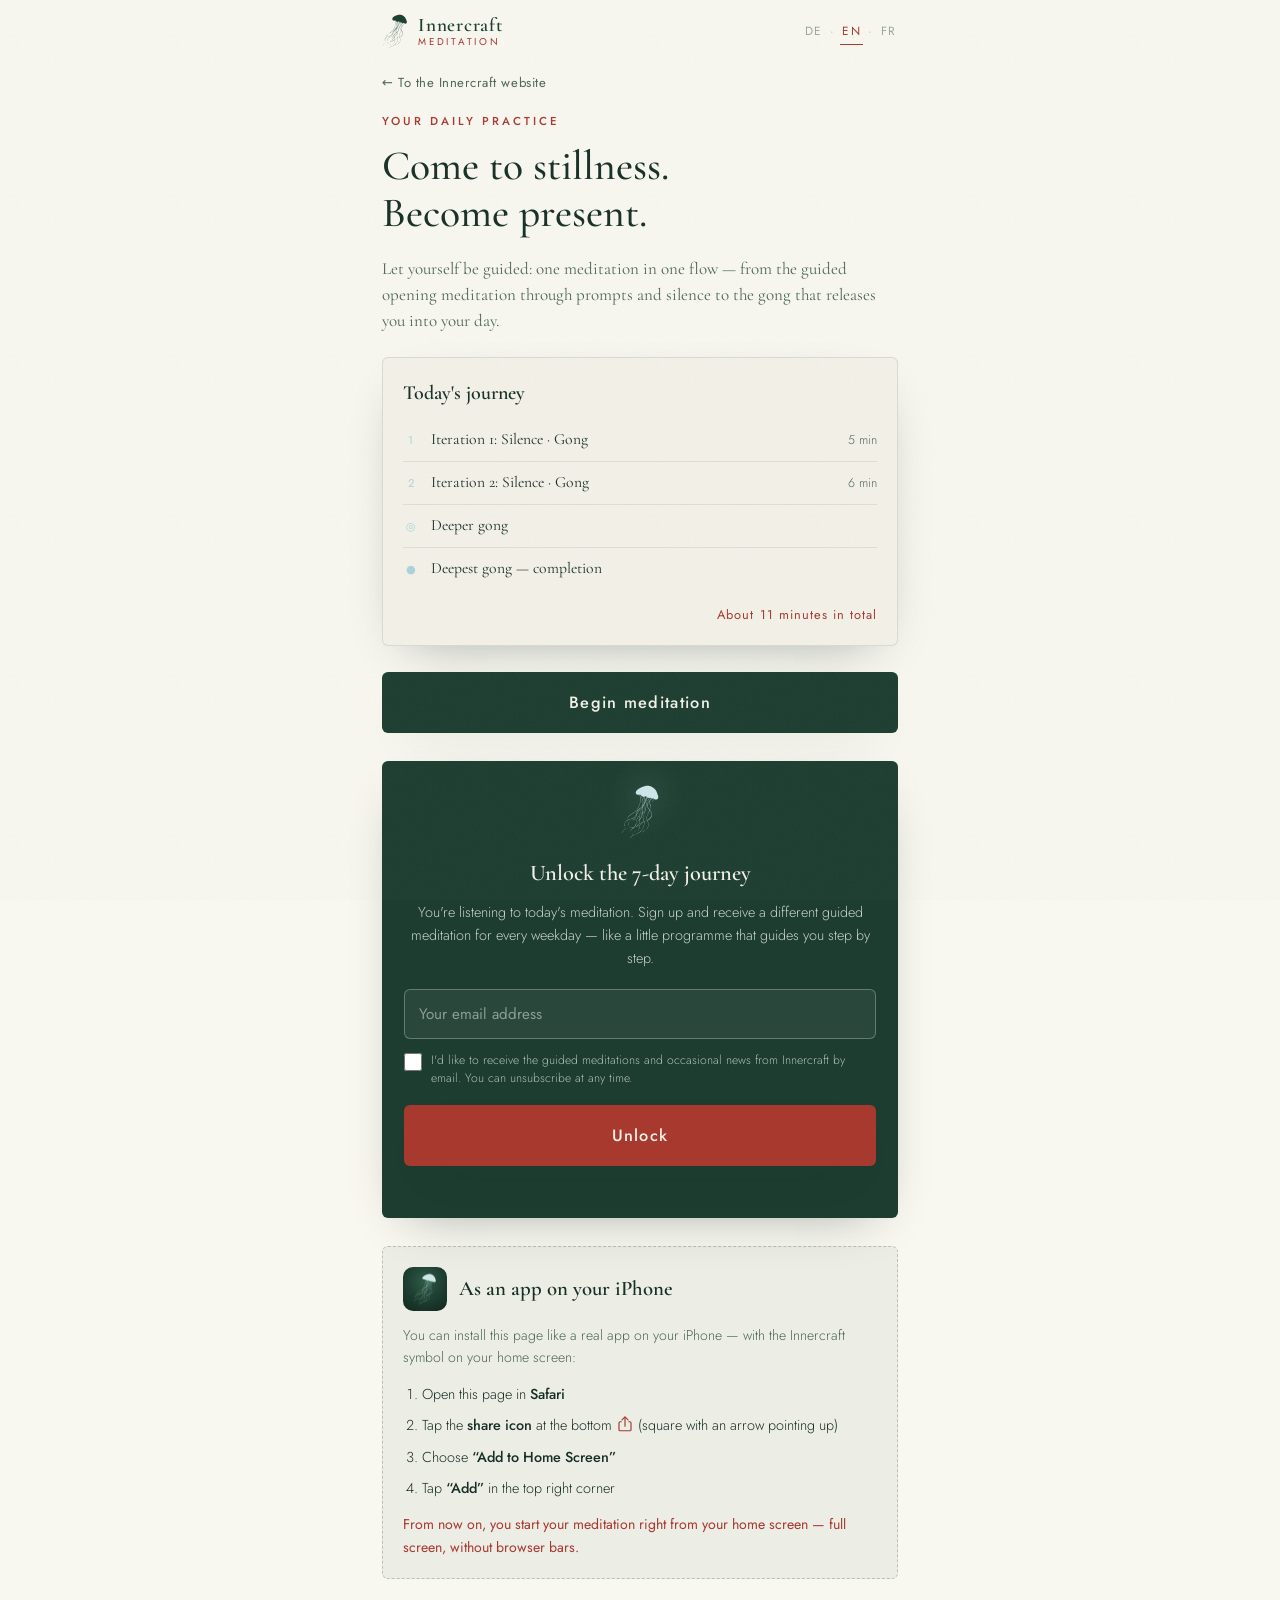
==== commit 217f3f6c: "Alle Quallen im Logo-Design (Website, Meditations-App, iPhone-App, Icons) - Gemeinsames Qualle-Symbo" ====
--- a/app/index.html
+++ b/app/index.html
@@ -159,35 +159,14 @@
   <!-- Qualle (Logo) & Gong-Symbol -->
   <svg width="0" height="0" style="position:absolute" aria-hidden="true">
     <defs>
-      <symbol id="jellyfish" viewBox="0 0 48 64">
-      <!-- Schirm: massiv (Styleguide-Logo) -->
-      <path fill="currentColor" stroke="none" d="M7 25 C7 12 14 5 24 5 C34 5 41 12 41 25 C41 27.5 39.5 28.6 37 28.9 C35 25.5 33.5 25.5 31.5 28.9 C29.6 25.4 27.9 25.4 26 28.9 C24.1 25.2 23.9 25.2 22 28.9 C20.1 25.4 18.4 25.4 16.5 28.9 C14.5 25.5 13 25.5 11 28.9 C8.5 28.6 7 27.5 7 25 Z" />
-      <!-- Tentakel: fließende Linien, die sich sanft wiegen -->
-      <g fill="none" stroke="currentColor" stroke-width="1.5" stroke-linecap="round">
-        <path d="M12 29.5 C10.5 36 13 41 11.2 47 C10 51 12 55.5 10.6 60" opacity=".85">
-          <animateTransform attributeName="transform" type="rotate" additive="sum"
-            values="-3.4 12 29.5; 3.4 12 29.5; -3.4 12 29.5" dur="4.6s" begin="0s" repeatCount="indefinite" calcMode="spline" keySplines="0.4 0 0.6 1; 0.4 0 0.6 1" />
+      <symbol id="jellyfish" viewBox="0 0 1114 1564">
+      <!-- Qualle aus dem Innercraft-Logo; die Tentakel wiegen sich sanft -->
+      <g fill="currentColor" fill-rule="evenodd">
+        <path d="M 544.7 291.7 C 544.5 291.8, 547.2 300.4, 550.6 310.7 C 563.5 349.3, 565.4 361.4, 565.5 405.5 C 565.5 445.5, 562.6 469.7, 553.4 508 C 530 605.6, 479.6 698.8, 418.3 758 C 391.4 784, 367.7 801, 297.5 844.3 C 228 887.2, 200.2 908.4, 181.5 932.5 C 167.7 950.4, 159.4 969.6, 158.8 985.5 C 158.3 995.3, 160.2 992.9, 163.6 979.1 C 168.7 958.2, 180.4 938.8, 199.5 919.5 C 218.5 900.2, 238.5 886.1, 287 857.5 C 410.8 784.5, 467.2 728.8, 515 631.8 C 568.1 524.3, 585.8 422.2, 566.4 335.2 C 563.4 321.5, 554.5 293.6, 552.7 292.2 C 551.6 291.4, 545.4 290.9, 544.7 291.7 M 589.6 315.8 C 589.3 316.4, 591.5 322.9, 594.5 330.4 C 618.6 390.6, 628.2 467, 622.5 555 C 620.1 592.6, 619.7 594.4, 612.3 604.9 C 594.7 630.1, 570.7 654.5, 530.5 688.1 C 492.7 719.7, 478.9 733.8, 465.8 754 C 448.2 781, 437 817, 435 852.5 C 434 870.7, 433.9 871.3, 427.7 879.7 C 409.9 903.8, 383.5 929.2, 360.5 944.3 C 332.8 962.4, 313.2 970.4, 236.1 994.5 C 172.7 1014.3, 138.4 1033.2, 112.8 1062.4 C 77.2 1103.1, 67.1 1148.4, 85.5 1185.5 C 90.8 1196.3, 95.3 1202, 97 1200.4 C 97.9 1199.5, 97 1196.9, 93.1 1189.4 C 69.6 1143.8, 89.7 1085.3, 142 1046.8 C 166.6 1028.7, 192.1 1017.7, 256 997.6 C 322.9 976.6, 345.8 966.5, 373.9 945.5 C 390.3 933.3, 416.4 907.9, 430.7 890.3 C 432 888.7, 432.1 889.3, 431.5 895.9 C 427.7 939.6, 394.8 986.1, 347.7 1014 C 342.1 1017.4, 322.6 1027.6, 304.5 1036.7 C 246.1 1066, 228.3 1077.4, 208.9 1097.7 C 187.2 1120.5, 177.1 1148.4, 179.5 1179.6 C 180 1186.8, 180.7 1189.6, 182.2 1191.6 C 185.3 1195.5, 186.1 1193.3, 184.8 1183.7 C 180.9 1154.8, 195.9 1118.8, 223 1092 C 242.5 1072.6, 254.9 1065, 314 1036.1 C 365.8 1010.8, 388 994.8, 408 968.2 C 423.6 947.4, 430.8 930.1, 437.1 898.6 C 442.3 872.2, 444.6 867.6, 473.5 824.5 C 514.4 763.7, 544 725, 593 668.6 C 611.1 647.6, 611.3 647.6, 605.5 669.6 C 597.9 698.1, 589.6 720.4, 568.3 769.5 C 543.3 827, 538.1 840.6, 532 865 C 529.8 873.7, 526.8 884.6, 525.4 889.2 L 522.8 897.5 504.6 916 C 474.5 946.5, 465.9 960.2, 441.5 1017.5 C 435.6 1031.2, 427.4 1049.6, 423.2 1058.3 C 417.7 1069.9, 415.9 1074.3, 416.8 1075.2 C 419.3 1077.7, 432.4 1052.8, 445.8 1019.9 C 465.1 972.7, 480.1 948.3, 506.4 921.2 C 521.3 905.9, 521.1 905.8, 518 930.4 C 515.4 950.7, 515.6 958.1, 519 992 C 520.1 1002.7, 521 1012.4, 521 1013.6 C 521 1014.9, 512.4 1024.7, 495.9 1042.1 C 453.7 1086.4, 445.1 1097.7, 412 1152.5 C 390.3 1188.4, 379 1204.9, 363.8 1222.6 C 356.8 1230.8, 355.6 1231.8, 351.8 1232.4 C 315.6 1238.2, 287.6 1241.4, 245.5 1244.5 C 168.9 1250.1, 143 1255.5, 106.9 1273.6 C 66 1294, 31.6 1331.3, 22.4 1365 C 19.9 1374.1, 19.8 1392.2, 22.2 1394.6 C 24.5 1396.9, 24.7 1396.1, 25.4 1383 C 27.7 1334.7, 72.4 1288.2, 136.9 1267 C 169.7 1256.2, 199 1251.8, 273 1246.5 C 305.8 1244.1, 342.7 1240.6, 345.8 1239.5 C 348.6 1238.5, 344.6 1243, 330.3 1257.1 C 313 1274.2, 298.5 1286.3, 273 1305.3 C 262.8 1312.8, 246.2 1325.2, 236 1332.7 C 219.7 1344.8, 215.6 1348.8, 219.6 1348.4 C 221.3 1348.2, 258.7 1321.8, 280.5 1305.4 C 309.9 1283.4, 327 1268.9, 344 1251.8 C 361.4 1234.3, 358.3 1235.9, 381.8 1231 C 439.8 1218.9, 492.7 1181.6, 514.5 1137.5 C 527.7 1110.8, 529.4 1101.4, 529.5 1055.4 L 529.5 1018.2 540 1006.5 C 567.4 976.1, 587.8 942.7, 599.1 910.2 C 605.2 892.5, 606.7 885.6, 610 861.6 C 614.4 829.1, 609.1 836.9, 651.5 800.3 C 667.7 786.4, 686.1 763.8, 691.1 751.9 C 695.7 740.7, 694.2 762, 689 780.4 C 685.1 794.3, 678.2 809.8, 660.5 844.5 C 630.1 904.1, 625.2 919.9, 626.3 954.9 C 627 976.5, 628.9 986.2, 639.9 1025.8 C 648.6 1057, 651.3 1068.1, 650.8 1070.5 C 650.6 1071.4, 644.8 1074.5, 636.6 1078.1 C 593.5 1096.6, 562.4 1120.1, 543.3 1148.5 C 532.5 1164.6, 524.8 1184.8, 518 1215 C 503.5 1279.6, 496.7 1297, 478.5 1315.5 C 463.5 1330.8, 447.9 1338.6, 408.5 1350.5 C 365.4 1363.6, 351.4 1370.8, 331.3 1390.3 C 305.4 1415.5, 294.3 1445.6, 303.5 1465.8 C 306.4 1472.1, 308.5 1472, 307 1465.5 C 303 1448.3, 308.5 1425.3, 320.6 1408.3 C 339.9 1381.3, 360.5 1368.7, 411.1 1353.2 C 455.2 1339.6, 473.1 1330, 488.2 1311.3 C 504.7 1291, 510 1277.8, 523.5 1223.5 C 528.1 1204.8, 533.3 1185.4, 535 1180.5 C 549.2 1139.5, 573 1115.3, 623.5 1090.5 C 640.7 1082, 650.9 1077.6, 651.6 1078.3 C 655.9 1082.5, 656.8 1131.8, 653.1 1156 C 638.9 1249.7, 582.3 1337.4, 501.2 1391.1 C 478.9 1405.9, 462.4 1413.7, 405 1437 C 320.8 1471.1, 288.4 1488.3, 262.1 1512.6 C 249.8 1523.9, 237 1542.3, 240.4 1543.6 C 244.6 1545.2, 247.4 1543.6, 251 1537.2 C 267.8 1507.5, 302.2 1486, 394 1448.2 C 494.3 1406.8, 522.3 1390.9, 558.5 1354.5 C 633.5 1279.3, 671.4 1176.2, 660.7 1076.6 C 660.5 1075.1, 661.8 1074.4, 667 1072.9 C 670.6 1071.9, 688 1065.7, 705.6 1059.1 C 740.1 1046.3, 748.3 1043.5, 750.5 1044.3 C 754.1 1045.8, 772.2 1107.4, 776.1 1132 C 777.7 1141.7, 777.7 1173, 776.1 1184 C 768.2 1240.3, 737.4 1288.1, 689 1319.2 C 684.3 1322.2, 672.4 1329.3, 662.5 1335 C 626.1 1355.9, 614.3 1363.9, 600.3 1377.3 C 585.4 1391.7, 573.4 1410, 578.9 1410 C 579.4 1410, 582.6 1406.1, 586.1 1401.2 C 602.6 1378.5, 618.7 1365.7, 663 1340 C 702.3 1317.2, 722.3 1301.7, 740.8 1279.5 C 769.3 1245.4, 783 1207.1, 783 1161.7 C 783 1133.1, 780.4 1118.9, 768.5 1081 C 759.3 1051.4, 757 1043.7, 757 1041.6 C 757 1040.3, 761.8 1037.5, 774.2 1031.5 C 834.5 1002.5, 873.5 956.4, 886.2 899.3 C 889.6 884.4, 889.5 849.2, 886.1 833.5 C 879.3 801.6, 861.7 765.6, 843.1 745.5 C 839.2 741.3, 836 737.1, 836 736.1 C 836 735.2, 837.6 730.4, 839.6 725.4 C 845.8 710.1, 855.1 657, 854.9 638.5 L 854.7 624.5 859.9 606 C 877.5 542.9, 886.2 526.7, 927.5 479.5 C 953.6 449.6, 967.2 430.6, 971.6 417.6 L 973.2 412.9 970.4 409.9 C 967 406.4, 966.5 406.8, 963.6 415.2 C 957.3 433.1, 949.1 445.6, 927.4 470.5 C 918.7 480.4, 909.3 491.6, 906.5 495.5 C 887.8 520.8, 866.8 561.9, 855 596.4 C 850.7 608.9, 851.5 610.2, 847.6 584 C 839.4 529.4, 839.4 495.9, 847.6 469.9 C 850.1 462, 850.7 461.1, 857.9 454.1 C 873.2 439.2, 893.2 425.9, 920.8 412.4 C 929.2 408.3, 936 404.4, 935.8 403.9 C 935.6 403.3, 934.2 402.1, 932.7 401.2 C 930 399.5, 929.8 399.6, 908.5 410.5 C 892.6 418.7, 883.5 424.1, 872.9 431.8 C 865.2 437.4, 858.4 442, 858 442 C 856.3 442, 866.6 410.9, 873.7 395 L 876.1 389.6 873.8 387.8 C 872.5 386.9, 871.2 386.4, 870.9 386.8 C 870.5 387.2, 865 401.6, 858.6 418.9 L 847 450.3 833.2 464.4 C 795.1 503.4, 774.3 537.6, 765.4 575.6 C 761.6 591.9, 761.3 619.6, 764.8 635.7 C 771.5 666.6, 787.1 693.6, 818.5 729.2 C 823.7 735.1, 828 740.4, 828 741 C 828 746.9, 808.9 786.6, 790 820 C 746.3 897.1, 735.8 925.6, 735.7 967.5 C 735.6 982, 735.8 983.2, 740.7 1005 C 747.5 1035, 747.2 1033.5, 745.1 1035.4 C 742.6 1037.7, 729 1043.1, 697 1054.5 C 681.9 1059.9, 667.1 1065.3, 664.1 1066.7 C 661.1 1068, 658.5 1068.9, 658.3 1068.6 C 658.1 1068.4, 656.9 1063.8, 655.5 1058.4 C 654.2 1052.9, 650.1 1038.8, 646.5 1027 C 623.2 951.3, 626.2 920.8, 664.1 846.4 C 686.2 803.1, 693.5 784.1, 699.5 754.6 C 703.6 734.7, 703.9 733.6, 711 714.5 C 720.3 689.4, 724 672, 730.5 623 C 741 543, 747 527.3, 795.9 452.6 C 815 423.4, 820.4 414.4, 828.1 399.2 C 835.7 384.2, 835.7 382.2, 828.4 383.6 C 826.1 384, 824.5 385, 824 386.4 C 813.6 412.2, 806.7 425, 784.3 460 C 743.3 524.4, 735.2 545.3, 726.5 608.5 C 725.1 619, 723 634.2, 721.9 642.5 C 717.7 672.8, 713 692.9, 705.3 712.9 C 698.9 729.6, 699 729.6, 696.4 712.8 C 695.1 705, 691.9 687.9, 689.1 674.9 C 677.6 620.6, 676 600.8, 680.5 566.7 C 682.2 553.8, 683.9 550.2, 697.1 532 C 737.5 476.2, 770 411.5, 775 377.2 L 776.3 368.9 772.9 365.4 L 769.6 362 766.1 364.7 C 764.1 366.1, 757.2 372.7, 750.7 379.4 C 744.2 386.1, 739.2 390.6, 739.5 389.5 C 740.5 386.6, 742 342.6, 741.2 341.8 C 740.8 341.5, 739 341, 737.2 340.8 L 733.8 340.5 733.6 357.5 C 733.2 383, 728.3 400.1, 706.3 453 C 690.5 491, 685.8 503.9, 681 523 C 671.7 560.1, 666.6 569.1, 633.5 607.2 L 622.5 619.9 622.2 615.9 C 621.4 606.3, 627.3 591, 642.5 563 C 671 510.4, 687.3 454, 687.4 407 C 687.5 390.9, 684.4 367.1, 680.4 353.3 C 680.2 352.5, 678.2 352.2, 674.8 352.3 C 669.7 352.5, 669.5 352.6, 669.2 355.5 C 669 357.1, 665.4 363.6, 661.1 370 C 646.6 391.6, 635.4 413.6, 631.5 428 C 630.5 431.6, 628.7 436.5, 627.6 439 L 625.5 443.5 624.4 431.5 C 622.2 408.2, 618.7 390.9, 611 365.5 C 600.8 331.9, 592.1 311.7, 589.6 315.8 M 668.1 369.7 C 651.1 391, 637.6 418, 632.4 440.9 C 628.8 456.9, 628 471.7, 628.7 508 C 629.2 537.3, 629 542.2, 627.1 558.2 C 624.9 576.9, 624.5 585, 625.8 585 C 626.9 585, 644.2 549.4, 651.3 532.3 C 663 504.7, 671.7 475.4, 676.2 449.5 C 679.2 431.8, 679.5 394.2, 676.7 377.6 C 674 361.5, 674.4 361.9, 668.1 369.7 M 764 375.4 C 751.4 385.3, 740.6 399.4, 734.9 413.2 C 733.3 417.2, 729.7 429.4, 727 440.5 C 721.7 462, 719.5 468.9, 710.2 493 C 701.9 514.6, 701.9 514.9, 710.5 502.5 C 740.5 459.5, 760.3 417.9, 768.5 380.8 C 770.7 370.6, 770.5 370.3, 764 375.4 M 716.8 439.5 C 709 454.8, 693.2 498.9, 690.7 512.5 C 686.1 536.9, 708 484.6, 716.6 450.7 C 720.5 435.2, 720.6 432, 716.8 439.5 M 827.9 483.7 C 800.3 512.3, 782.6 544, 774.4 579.5 C 771.8 590.7, 771.7 623.8, 774.3 635.7 C 779.9 661.8, 793.2 687.8, 813 711.6 C 822.4 722.9, 830 731, 831.2 731 C 837.6 731, 851.2 653.3, 848.9 630.6 C 848.4 625, 845.7 609.5, 843 596 C 833 546.7, 831.3 508.1, 837.6 480.1 C 838.4 476.6, 838.9 473.5, 838.7 473.3 C 838.5 473.1, 833.6 477.8, 827.9 483.7 M 666.6 579.3 C 640.9 618.2, 624.1 667.4, 619 718 C 618 728, 615.7 821, 616.4 821.7 C 617.3 822.7, 646.1 797.7, 657.1 786.3 C 671.5 771.5, 682.8 756.4, 690.5 741.6 C 696.1 730.8, 695.4 723.4, 684.5 679.5 C 674.6 639.8, 671.6 613.6, 673.7 584 C 674.3 575.5, 674.7 568.4, 674.5 568.2 C 674.3 568, 670.8 573, 666.6 579.3 M 610.2 618.3 C 596.4 637, 581.5 651.7, 544 684 C 483.6 735.9, 463.6 762.8, 449.5 811.5 C 444.9 827.6, 440.4 859, 442.7 859 C 443.2 859, 447.3 853, 451.7 845.8 C 486.7 788.3, 546.6 706.9, 581.3 669.6 C 608.8 640, 612.2 635.4, 614.6 623.9 C 617.3 611.1, 616.4 610, 610.2 618.3 M 629.1 625.4 C 617.4 638.5, 617.6 638, 607.4 677.2 C 600.3 704.8, 600.2 705.1, 573.2 770.7 C 544.6 839.9, 531.6 875, 530.3 886.5 L 529.7 891.4 535.1 887.6 C 538.1 885.4, 548.6 877.1, 558.5 869 C 568.4 860.9, 579 852.5, 582 850.4 C 592.7 842.9, 606.9 829.9, 607.4 827.2 C 607.7 825.7, 608.4 809.4, 609 791 C 611.5 710.4, 615.8 676.4, 627.4 644.7 C 636.8 619.3, 638 616, 637.7 616 C 637.6 616, 633.7 620.3, 629.1 625.4 M 826 760.2 C 816.4 781.9, 803.5 806.9, 788.4 833.5 C 762.6 878.8, 750.9 905.5, 745.4 931.5 C 742 947.5, 741.1 974.1, 743.3 991 C 744.9 1003.3, 751.4 1030.8, 753.1 1032.5 C 754.3 1033.7, 763 1029.3, 781.8 1018.1 C 826.3 991.6, 860.4 951, 875 907.1 C 889.4 864.2, 881.1 815.4, 852 771 C 845.8 761.5, 834 746.1, 832.9 746 C 832.6 746, 829.5 752.4, 826 760.2 M 580.4 859.8 C 552.4 880.8, 530.5 898.3, 528.5 901.4 C 523.9 908.6, 521.9 935.4, 523.1 972.1 C 524.2 1002.9, 524.8 1008.5, 526.9 1008.5 C 528.4 1008.5, 545.6 988.6, 555.6 975.4 C 576.4 947.7, 593.4 909.3, 601 873 C 603 863.1, 606.2 841.9, 605.7 841.3 C 605.6 841.2, 594.2 849.5, 580.4 859.8 M 502.6 1046 C 465.3 1082.8, 454.1 1097.2, 421.5 1150.5 C 398 1189.1, 384.2 1208.9, 371 1223.2 C 367.6 1227, 365.4 1230, 366.2 1230 C 368.8 1230, 384 1226, 395.1 1222.4 C 467.9 1199, 509.3 1159.1, 522.1 1100.1 C 524.5 1089.2, 525.8 1048.2, 524.3 1033.5 L 523.4 1025.5 502.6 1046">
+          <animateTransform attributeName="transform" type="rotate" values="-2.5 640 300; 2.5 640 300; -2.5 640 300"
+            dur="7s" repeatCount="indefinite" calcMode="spline" keySplines=".45 0 .55 1; .45 0 .55 1" />
         </path>
-        <path d="M17 29.5 C16 37 18.4 43.5 16.6 50 C15.8 53.5 17.4 57.5 16.4 62" opacity=".95">
-          <animateTransform attributeName="transform" type="rotate" additive="sum"
-            values="-2.2 17 29.5; 2.2 17 29.5; -2.2 17 29.5" dur="5.2s" begin="-1.3s" repeatCount="indefinite" calcMode="spline" keySplines="0.4 0 0.6 1; 0.4 0 0.6 1" />
-        </path>
-        <path d="M22.5 29.5 C22.5 38 21.4 45.5 22.6 53 C23 57 22.2 60.5 22.6 63.5">
-          <animateTransform attributeName="transform" type="rotate" additive="sum"
-            values="-1.5 22.5 29.5; 1.5 22.5 29.5; -1.5 22.5 29.5" dur="6s" begin="-2.5s" repeatCount="indefinite" calcMode="spline" keySplines="0.4 0 0.6 1; 0.4 0 0.6 1" />
-        </path>
-        <path d="M26 29.5 C26 38 27 45.5 25.8 53 C25.4 57 26.2 60.5 25.8 63.5">
-          <animateTransform attributeName="transform" type="rotate" additive="sum"
-            values="-1.5 26 29.5; 1.5 26 29.5; -1.5 26 29.5" dur="5.6s" begin="-0.8s" repeatCount="indefinite" calcMode="spline" keySplines="0.4 0 0.6 1; 0.4 0 0.6 1" />
-        </path>
-        <path d="M31.5 29.5 C32.5 37 30.1 43.5 31.9 50 C32.7 53.5 31.1 57.5 32.1 62" opacity=".95">
-          <animateTransform attributeName="transform" type="rotate" additive="sum"
-            values="-2.2 31.5 29.5; 2.2 31.5 29.5; -2.2 31.5 29.5" dur="5s" begin="-1.9s" repeatCount="indefinite" calcMode="spline" keySplines="0.4 0 0.6 1; 0.4 0 0.6 1" />
-        </path>
-        <path d="M36.5 29.5 C38 36 35.5 41 37.3 47 C38.5 51 36.5 55.5 37.9 60" opacity=".85">
-          <animateTransform attributeName="transform" type="rotate" additive="sum"
-            values="-3.4 36.5 29.5; 3.4 36.5 29.5; -3.4 36.5 29.5" dur="4.4s" begin="-3.1s" repeatCount="indefinite" calcMode="spline" keySplines="0.4 0 0.6 1; 0.4 0 0.6 1" />
-        </path>
+        <path d="M 746 21.1 C 705.8 25.2, 665.8 37.3, 602 64.5 C 497.4 109.1, 439.7 161.8, 433.5 218.5 C 430.8 242.9, 445.9 269.2, 469.1 280.3 C 483.5 287.2, 491 288.4, 516 287.6 C 532.6 287, 537.6 287.2, 542.3 288.4 C 547.3 289.7, 548.7 289.7, 553.5 288.4 C 567.5 284.8, 573.5 287.6, 581.1 301.5 C 586.1 310.6, 588.3 312.7, 595.3 314.5 C 603.1 316.5, 608.7 319.5, 621 328.4 C 637.6 340.4, 642.9 342.6, 672.5 349.9 C 676.9 351, 681.5 349.7, 685.5 346.1 C 693.3 339.3, 712.2 332, 722 332 C 726.3 332, 727.7 332.6, 734.3 337.3 C 735.7 338.3, 738.7 339.1, 741 339.2 C 745.6 339.2, 753.4 344.8, 767.7 358.3 C 774.2 364.5, 785.6 372.3, 795.2 377.2 C 802.3 380.9, 831.3 382.4, 835.9 379.3 C 841.7 375.5, 864.4 377.8, 870.3 382.9 C 874.4 386.4, 891.7 394.4, 899.5 396.5 C 903.3 397.5, 909.9 398, 918.2 398 C 928.3 398, 931.6 398.3, 933.5 399.6 C 937.3 402.1, 944 401.7, 951.3 398.6 C 958.7 395.4, 962.6 396.3, 965.4 401.9 C 967.2 405.4, 972.6 410, 974.8 410 C 975.7 410, 979 412, 982.2 414.5 C 1002.2 430.3, 1033.8 432.3, 1055.9 419.3 C 1078.8 405.8, 1093.1 378.6, 1093.1 348.5 C 1093.1 334.2, 1091.4 326.7, 1083.6 306.3 C 1080.1 297.1, 1073.3 278.5, 1068.5 265 C 1039 181.9, 1023.2 154.1, 982.6 113.4 C 960 90.8, 948.3 81, 926.3 66.3 C 888.9 41.4, 849.1 26.5, 806.1 21.5 C 792.4 19.9, 760.1 19.7, 746 21.1" />
       </g>
     </symbol>
       <g id="gong-mark">
--- a/app/app.css
+++ b/app/app.css
@@ -345,6 +345,9 @@
   accent-color: var(--biolume);
 }
 #signup-form .btn-big { margin: 6px 0 0; }
+/* Auf der dunkelgrünen Karte: Krimson statt Grün, sonst verschwindet der Button */
+#signup-form .btn-primary { background: var(--clay); }
+#signup-form .btn-primary:active { background: var(--clay-soft); }
 .signup-status {
   font-family: var(--sans);
   font-size: .82rem;
@@ -997,8 +1000,8 @@
 }
 
 .done-mark svg {
-  color: var(--biolume);
-  filter: drop-shadow(0 0 24px rgba(207, 230, 234, .4));
+  color: var(--moss);
+  filter: drop-shadow(0 0 22px rgba(47, 92, 71, .22));
   margin: 0 auto;
 }
 .done-mark svg use { animation: jelly-pulse 7s ease-in-out infinite; transform-origin: 50% 28%; }
